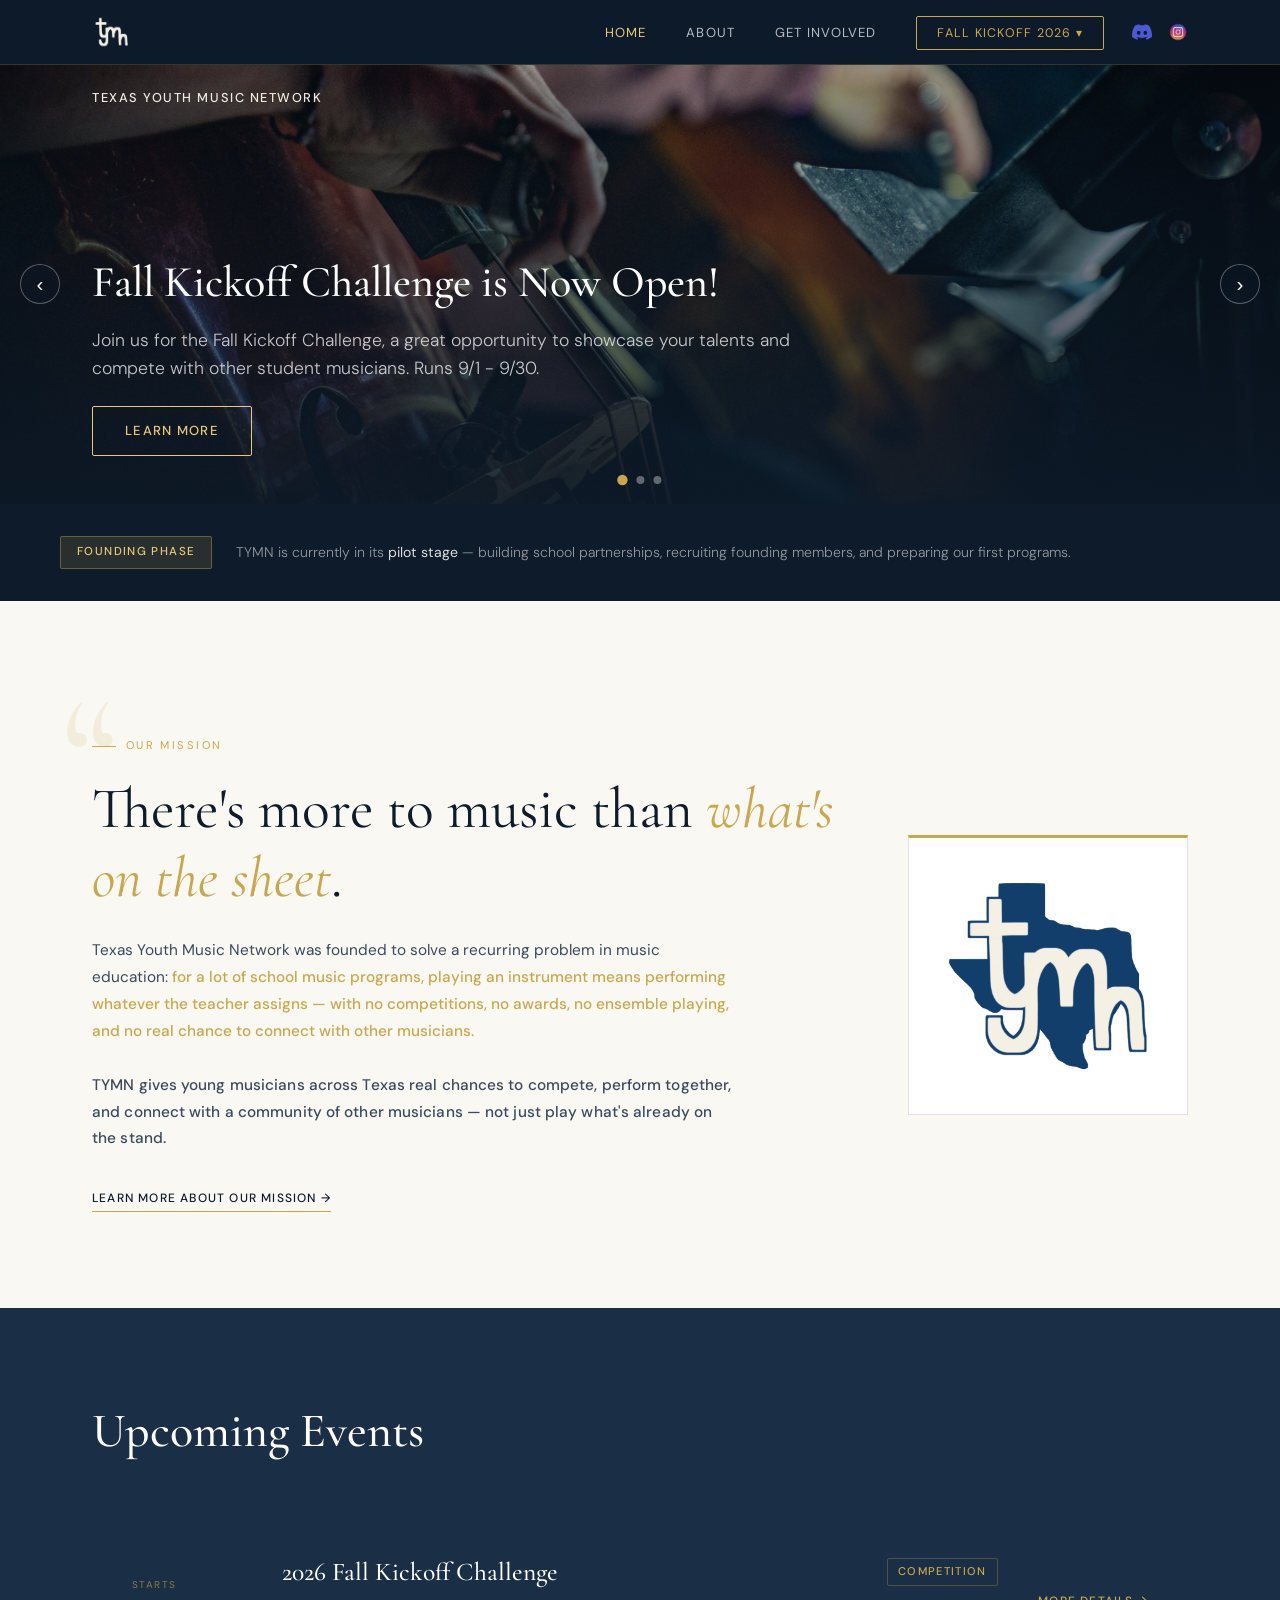
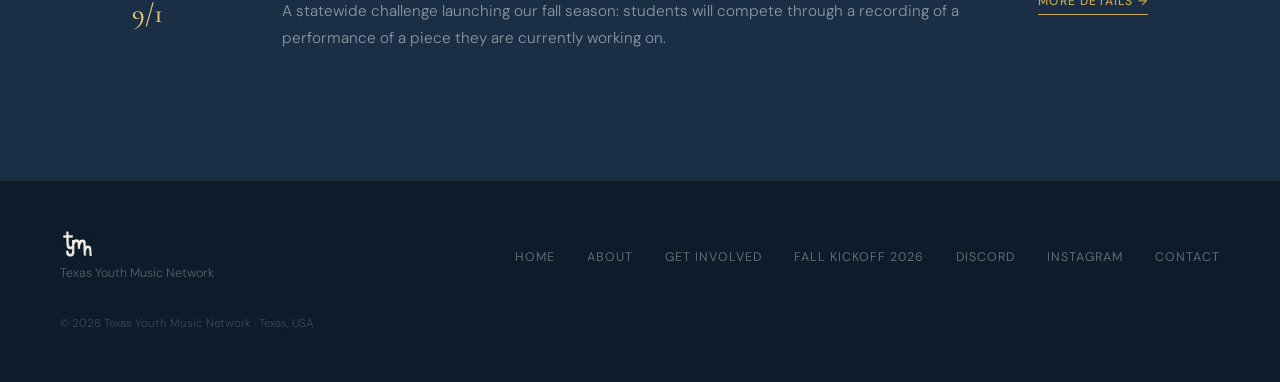
==== index.html @ 7c3f828d "Add TYMN logo branding: favicon, nav/footer wordmark, social share card, Instagram integration, home" ====
<!doctype html>
<html lang="en">
	<head>
		<meta charset="UTF-8" />
		<meta name="viewport" content="width=device-width, initial-scale=1.0" />
		<title>TYMN — Texas Youth Music Network</title>
		<meta name="description" content="Texas Youth Music Network (TYMN) connects young musicians across Texas with competitions, ensembles, and community beyond what school programs offer. The 2026 Fall Kickoff Challenge is open now." />
		<link rel="icon" type="image/png" href="/assets/favicon.png" />
		<link rel="apple-touch-icon" href="/assets/apple-touch-icon.png" />
		<meta property="og:type" content="website" />
		<meta property="og:title" content="TYMN — Texas Youth Music Network" />
		<meta
			property="og:description"
			content="Texas Youth Music Network (TYMN) connects young musicians across Texas with competitions, ensembles, and community beyond what school programs offer. The 2026 Fall Kickoff Challenge is open now."
		/>
		<meta property="og:image" content="/assets/og-card.png" />
		<meta property="og:image:width" content="1200" />
		<meta property="og:image:height" content="630" />
		<meta name="twitter:image" content="/assets/og-card.png" />
		<meta name="twitter:card" content="summary_large_image" />
		<link rel="preconnect" href="https://fonts.googleapis.com" />
		<link rel="preconnect" href="https://fonts.gstatic.com" crossorigin />
		<link
			href="https://fonts.googleapis.com/css2?family=Cormorant+Garamond:ital,wght@0,300;0,400;0,500;0,600;1,300;1,400&family=DM+Sans:ital,opsz,wght@0,9..40,300;0,9..40,400;0,9..40,500;1,9..40,300&family=Oswald:wght@500;600;700&display=swap"
			rel="stylesheet"
		/>
		<link rel="stylesheet" href="/style.css?v=13" />
	</head>

	<body>
		<div id="site-header"></div>

		<!-- ─────────── HERO ─────────── -->
		<!-- Slide content lives in slides.json. -->
		<section id="hero">
			<div class="hero-carousel" id="heroCarousel">
				<div class="hero-track"></div>

				<button class="hero-arrow prev" aria-label="Previous slide">
					‹
				</button>
				<button class="hero-arrow next" aria-label="Next slide">
					›
				</button>

				<div class="hero-dots"></div>
			</div>
		</section>

		<!-- ─────────── STATUS BANNER ─────────── -->
		<div id="status">
			<div class="status-banner">
				<span class="status-pill">Founding Phase</span>
				<p class="status-text">
					TYMN is currently in its <strong>pilot stage</strong> —
					building school partnerships, recruiting founding members,
					and preparing our first programs.
				</p>
			</div>
		</div>

		<!-- ─────────── INTRO ─────────── -->
		<section id="intro">
			<div class="section-inner">
				<div class="about-grid">
					<div>
						<div class="statement-block">
							<span class="section-label">Our Mission</span>
							<h2 class="statement-title">
								There's more to music than
								<span class="accent">what's on the sheet</span>.
							</h2>
						</div>
						<p class="intro-text">
							Texas Youth Music Network was founded to solve a
							recurring problem in music education:
							<span>
								for a lot of school music programs, playing an
								instrument means performing whatever the
								teacher assigns — with no competitions, no
								awards, no ensemble playing, and no real chance
								to connect with other musicians.
							</span>
							<br /><br /><strong>
								TYMN gives young musicians across Texas real
								chances to compete, perform together, and
								connect with a community of other musicians —
								not just play what's already on the
								stand.</strong
							>
						</p>
						<a href="/about/" class="card-btn"
							>Learn more about our mission →</a
						>
					</div>

					<div class="about-emblem">
						<img src="/assets/logo-emblem.png" alt="TYMN" />
					</div>
				</div>
			</div>
		</section>

		<!-- ─────────── GALLERY ─────────── -->
		<!-- TODO: UNCOMMENT THIS SECTION ONCE WE HAVE PHOTOS -->
		<!-- <section id="gallery">
			<div class="section-inner">
				<h2 class="section-title">Connecting Aspiring Musicians</h2>
				<div class="gallery-grid">
					<img
						src="/assets/orch1.jpg"
						class="gallery-img"
						alt="Student musicians in rehearsal"
					/>
					<div class="img-placeholder">
						<span class="img-ph-icon">♩</span>
						<span>Insert photo here</span>
					</div>
					<div class="img-placeholder">
						<span class="img-ph-icon">♪</span>
						<span>Insert photo here</span>
					</div>
					<div class="img-placeholder">
						<span class="img-ph-icon">𝄞</span>
						<span>Insert photo here</span>
					</div>
				</div>
			</div>
		</section> -->

		<!-- ─────────── PROGRAMS ─────────── -->
		<section id="programs">
			<div class="section-inner">
				<div class="programs-header">
					<div>
						<h2 class="section-title light">Upcoming Events</h2>
					</div>
					<!-- <p class="programs-intro">
						Our programs are designed to give every student musician
						access to the guidance and resources that make a real
						difference.
					</p> -->
				</div>

				<div class="programs-grid">
					<!-- Card 1 -->
					<a href="/kickoff/" class="program-anchor">
						<div class="program-card">
							<div class="program-date">
								<span class="program-date-label">Starts</span>
								<span class="program-date-value">9/1</span>
							</div>
							<div class="program-card-body">
								<div class="program-card-heading">
									<h3 class="program-title">
										2026 Fall Kickoff Challenge
									</h3>
									<span class="program-tag">Competition</span>
								</div>
								<p class="program-desc">
									A statewide challenge launching our fall
									season: students will compete through a
									recording of a performance of a piece they
									are currently working on.
								</p>
							</div>
							<div class="program-more">More Details →</div>
						</div>
					</a>
					<!-- Card 1 -->
					<!-- <div class="program-card">
						<div class="program-date">
							<span class="program-date-label">Starts</span>
							<span class="program-date-value">TBD</span>
						</div>
						<div class="program-card-body">
							<div class="program-card-heading">
								<h3 class="program-title">Upcoming Event</h3>
								<span class="program-tag future"
									>Coming Soon</span
								>
							</div>
							<p class="program-desc">Details TBD.</p>
						</div> -->
					<!-- <a href="#" class="program-more">More Details →</a>
					</div> -->
				</div>
			</div>
		</section>

		<!-- ─────────── VOLUNTEER CTA ─────────── -->
		<!-- <section id="volunteer-cta">
			<div class="section-inner">
				<h2 class="section-title light center">
					Want to help build TYMN?
				</h2>
				<p class="volunteer-cta-text">
					We're looking for student volunteers, mentors, and school
					partners to help shape TYMN from day one — no experience
					required, just a willingness to give back.
				</p>
				<a href="/involved/" class="btn-primary">Get Involved →</a>
			</div>
		</section> -->

		<div id="site-footer"></div>

		<script src="/include.js?v=10"></script>
		<script src="/script.js?v=9"></script>
	</body>
</html>
---- style.css ----
*,
*::before,
*::after {
	box-sizing: border-box;
	margin: 0;
	padding: 0;
}

:root {
	--navy: #0d1b2a;
	--navy-mid: #1a2e45;
	--navy-light: #243d57;
	--gold: #c9a84c;
	--gold-light: #e8c97a;
	--gold-pale: #f5e9c8;
	--cream: #faf8f3;
	--cream-dark: #f0ece0;
	--white: #ffffff;
	--text-dark: #0d1b2a;
	--text-mid: #3a4a5c;
	--text-muted: #6b7a8d;
	--text-light: #9aaabb;
	--border: rgba(13, 27, 42, 0.12);
	--border-gold: rgba(201, 168, 76, 0.35);
	--rank-up: #3f8f5f;
	--rank-down: #b2452f;
	--font-score: "Oswald", "DM Sans", sans-serif;
	--body-copy-size: 0.96rem;
	--body-copy-line: 1.75;
}

html {
	scroll-behavior: smooth;
}

/* Inline text links inside prose (not buttons, which have their own classes) */
p a {
	color: var(--gold);
	text-decoration-color: var(--border-gold);
}

p a:hover {
	color: var(--gold-light);
}

body {
	font-family: "DM Sans", sans-serif;
	background: var(--cream);
	color: var(--text-dark);
	line-height: 1.6;
	overflow-x: hidden;
}

/* ─── NAV ─── */
nav {
	position: fixed;
	top: 0;
	left: 0;
	right: 0;
	z-index: 100;
	background: rgba(13, 27, 42, 0.96);
	backdrop-filter: blur(12px);
	border-bottom: 1px solid rgba(201, 168, 76, 0.2);
}

.nav-inner {
	max-width: 1160px;
	margin: 0 auto;
	padding: 0 2rem;
	height: 64px;
	display: flex;
	align-items: center;
	justify-content: space-between;
}

.nav-logo {
	display: flex;
	align-items: center;
	text-decoration: none;
}

.nav-logo img {
	height: 34px;
	width: auto;
	display: block;
}

.nav-right {
	display: flex;
	align-items: center;
	gap: 1.75rem;
}

.nav-toggle {
	display: none;
	width: 40px;
	height: 40px;
	border: 1px solid rgba(201, 168, 76, 0.4);
	background: transparent;
	border-radius: 2px;
	padding: 0.6rem 0.5rem;
	cursor: pointer;
	gap: 0.25rem;
	flex-direction: column;
	justify-content: center;
	align-items: stretch;
	transition: background 0.2s;
}

.nav-toggle:hover {
	background: rgba(201, 168, 76, 0.1);
}

.nav-toggle span {
	display: block;
	height: 2px;
	background: var(--gold-light);
	transition: transform 0.2s;
}

.nav-mobile-panel {
	display: none;
}

.nav-links {
	display: flex;
	gap: 2.5rem;
	list-style: none;
	align-items: center;
}

.nav-socials {
	display: flex;
	align-items: center;
	gap: 1rem;
}

.nav-social {
	display: flex;
	align-items: center;
	opacity: 0.85;
	transition:
		opacity 0.2s,
		transform 0.2s;
}

.nav-social:hover {
	opacity: 1;
	transform: scale(1.08);
}

.nav-social-icon {
	width: 20px;
	height: 20px;
	display: block;
}

.nav-links a {
	color: rgba(255, 255, 255, 0.7);
	text-decoration: none;
	font-size: 0.82rem;
	font-weight: 400;
	letter-spacing: 0.08em;
	text-transform: uppercase;
	transition: color 0.2s;
}

.nav-links a:hover {
	color: var(--gold-light);
}

.nav-links a.active {
	color: var(--gold-light);
}

.nav-cta {
	background: transparent;
	border: 1px solid var(--gold);
	color: var(--gold) !important;
	padding: 0.5rem 1.25rem;
	border-radius: 2px;
	font-size: 0.78rem !important;
	letter-spacing: 0.1em !important;
	text-transform: uppercase;
	transition:
		background 0.2s,
		color 0.2s !important;
}

.nav-cta:hover {
	background: var(--gold) !important;
	color: var(--navy) !important;
}

.nav-dropdown {
	position: relative;
}

.nav-dropdown-menu {
	position: absolute;
	top: 100%;
	right: 0;
	margin-top: 0.65rem;
	min-width: 200px;
	list-style: none;
	background: var(--navy);
	border: 1px solid rgba(201, 168, 76, 0.25);
	padding: 0.4rem 0;
	opacity: 0;
	visibility: hidden;
	transform: translateY(-6px);
	transition:
		opacity 0.18s,
		transform 0.18s,
		visibility 0.18s;
	z-index: 200;
}

.nav-dropdown:hover .nav-dropdown-menu,
.nav-dropdown:focus-within .nav-dropdown-menu {
	opacity: 1;
	visibility: visible;
	transform: translateY(0);
}

.nav-dropdown-menu a {
	display: block;
	padding: 0.65rem 1.15rem;
	font-size: 0.76rem !important;
	font-weight: 400;
	letter-spacing: 0.06em !important;
	text-transform: uppercase;
	color: rgba(255, 255, 255, 0.75);
	text-decoration: none;
	white-space: nowrap;
}

.nav-dropdown-menu a:hover {
	color: var(--gold-light);
	background: rgba(201, 168, 76, 0.08);
}

/* ─── PAGE HEADER (non-Home pages) ─── */
.page-header {
	position: relative;
	background-image: url("assets/orch1.jpg");
	background-size: cover;
	background-position: center;
	padding-top: 100px;
	padding-bottom: 12px;
}

.page-header::before {
	content: "";
	position: absolute;
	inset: 0;
	background: linear-gradient(
		180deg,
		rgba(13, 27, 42, 0.55) 0%,
		rgba(13, 27, 42, 0.85) 100%
	);
}

.page-header .section-inner {
	position: relative;
	z-index: 2;
	padding: 5rem 2rem 3.5rem;
}

.section-inner.about {
	padding: 4rem 2rem;
}

.page-header-title {
	font-family: "Cormorant Garamond", serif;
	font-size: clamp(2.75rem, 5.5vw, 4.5rem);
	font-weight: 300;
	color: var(--white);
	line-height: 1.1;
}

.page-header-title span {
	color: var(--gold);
}

/* ─── HERO ─── */
#hero {
	background: var(--navy);
	padding-top: 64px;
}

.hero-carousel {
	position: relative;
	height: 440px;
	overflow: hidden;
}

.hero-track {
	display: flex;
	height: 100%;
	transition: transform 0.6s cubic-bezier(0.65, 0, 0.35, 1);
}

.hero-slide {
	position: relative;
	flex: 0 0 100%;
	width: 100%;
	background-size: cover;
	background-position: center;
	display: flex;
	align-items: flex-end;
}

.hero-slide::before {
	content: "";
	position: absolute;
	inset: 0;
	background: linear-gradient(
		180deg,
		rgba(13, 27, 42, 0.35) 0%,
		rgba(13, 27, 42, 0.88) 100%
	);
}

.hero-slide-kicker {
	position: absolute;
	top: 1.5rem;
	left: 0;
	right: 0;
	z-index: 2;
	max-width: 1160px;
	margin: 0 auto;
	padding: 0 2rem;
	font-size: 0.8rem;
	font-weight: 500;
	letter-spacing: 0.12em;
	text-transform: uppercase;
	color: var(--cream-dark);
}

.hero-slide-kicker span {
	color: var(--gold-light);
}

.hero-slide-content {
	position: relative;
	z-index: 2;
	max-width: 1160px;
	margin: 0 auto;
	padding: 0 2rem 3rem;
	width: 100%;
}

.hero-slide-title {
	font-family: "Cormorant Garamond", serif;
	font-size: clamp(1.8rem, 4vw, 2.75rem);
	font-weight: 500;
	color: var(--white);
	margin-bottom: 0.5rem;
}

.hero-slide-desc {
	font-size: 1.1rem;
	font-weight: 300;
	color: rgba(255, 255, 255, 0.75);
	max-width: 750px;
	line-height: 1.6;
}

.hero-arrow {
	position: absolute;
	top: 50%;
	transform: translateY(-50%);
	z-index: 3;
	width: 40px;
	height: 40px;
	border-radius: 50%;
	border: 1px solid rgba(255, 255, 255, 0.3);
	background: rgba(13, 27, 42, 0.4);
	color: var(--white);
	font-size: 1.3rem;
	line-height: 1;
	cursor: pointer;
	display: flex;
	align-items: center;
	justify-content: center;
	transition:
		border-color 0.2s,
		background 0.2s;
}

.hero-arrow:hover {
	border-color: var(--gold);
	background: rgba(13, 27, 42, 0.65);
}

.hero-arrow.prev {
	left: 1.25rem;
}

.hero-arrow.next {
	right: 1.25rem;
}

.hero-dots {
	position: absolute;
	bottom: 1.25rem;
	left: 50%;
	transform: translateX(-50%);
	z-index: 3;
	display: flex;
	gap: 0.6rem;
}

.hero-dot {
	width: 8px;
	height: 8px;
	border-radius: 50%;
	background: rgba(255, 255, 255, 0.35);
	border: none;
	padding: 0;
	cursor: pointer;
	transition:
		background 0.2s,
		transform 0.2s;
}

.hero-dot.active {
	background: var(--gold);
	transform: scale(1.3);
}

.btn-primary {
	background: var(--gold);
	border: 1px solid var(--gold);
	color: var(--navy);
	padding: 0.85rem 2rem;
	border-radius: 2px;
	font-size: 0.82rem;
	font-weight: 500;
	letter-spacing: 0.1em;
	text-transform: uppercase;
	text-decoration: none;
	transition: background 0.2s;
	cursor: pointer;
	display: inline-block;
}

.btn-primary:hover {
	background: var(--gold-light);
}

.btn-primary.is-disabled {
	background: rgba(201, 168, 76, 0.3);
	border-color: rgba(201, 168, 76, 0.3);
	color: rgba(13, 27, 42, 0.55);
	cursor: not-allowed;
	pointer-events: none;
}

.btn-sec {
	padding: 0.85rem 2rem;
	border: 1px solid var(--gold);
	color: var(--gold);
	border-radius: 2px;
	font-size: 0.82rem;
	font-weight: 500;
	letter-spacing: 0.1em;
	text-transform: uppercase;
	text-decoration: none;
	transition: background 0.2s;
	cursor: pointer;
	display: inline-block;
}

.btn-sec:hover {
	background: var(--gold-light);
	color: var(--navy);
}

.hero-slide-btn {
	margin-top: 1.5rem;
	background: transparent;
	border: 1px solid var(--gold-light);
	color: var(--gold-light);
}

.hero-slide-btn:hover {
	background: var(--gold-light);
	color: var(--navy);
}

/* ─── SECTION BASICS ─── */
section {
	position: relative;
}

.section-inner {
	max-width: 1160px;
	margin: 0 auto;
	padding: 6rem 2rem;
}

.section-label {
	font-size: 0.7rem;
	font-weight: 400;
	letter-spacing: 0.22em;
	text-transform: uppercase;
	color: var(--gold);
	margin-bottom: 1.25rem;
	display: flex;
	align-items: center;
	gap: 0.6rem;
}

.section-label::before {
	content: "";
	display: inline-block;
	width: 24px;
	height: 1px;
	background: var(--gold);
}

.section-title {
	font-family: "Cormorant Garamond", serif;
	font-size: clamp(2rem, 4vw, 3rem);
	font-weight: 500;
	line-height: 1.15;
	color: var(--navy);
	max-width: 640px;
}

.section-title.light {
	color: var(--white);
}

.section-title.center {
	margin-left: auto;
	margin-right: auto;
	text-align: center;
}

/* ─── STATUS BANNER ─── */
#status {
	background: var(--navy);
	padding: 2rem;
}

.status-banner {
	max-width: 1160px;
	margin: 0 auto;
	display: flex;
	align-items: center;
	gap: 1.5rem;
	flex-wrap: wrap;
}

.status-pill {
	background: rgba(201, 168, 76, 0.15);
	border: 1px solid rgba(201, 168, 76, 0.4);
	color: var(--gold-light);
	font-size: 0.72rem;
	font-weight: 500;
	letter-spacing: 0.12em;
	text-transform: uppercase;
	padding: 0.4rem 1rem;
	border-radius: 2px;
	white-space: nowrap;
	flex-shrink: 0;
}

.status-text {
	color: rgba(255, 255, 255, 0.55);
	font-size: 0.88rem;
	font-weight: 300;
	line-height: 1.5;
}

.status-text strong {
	color: rgba(255, 255, 255, 0.85);
	font-weight: 400;
}

/* ─── ABOUT ─── */
#about-us {
	background: var(--cream);
}

.about-grid {
	display: grid;
	gap: 4rem;
	align-items: center;
	margin-top: 2.5rem;
}

#about-us .about-body {
	max-width: 640px;
}

#mission .about-grid {
	grid-template-columns: 280px 1fr;
}

#kickoff-overview .about-grid,
#about-us .about-grid,
#intro .about-grid {
	grid-template-columns: 1fr 280px;
}

.about-emblem {
	aspect-ratio: 1 / 1;
	width: 100%;
	display: flex;
	align-items: center;
	justify-content: center;
	background: var(--white);
	border: 1px solid var(--border);
	border-top: 3px solid var(--gold);
	padding: 2.5rem;
}

.about-emblem img {
	width: 100%;
	height: 100%;
	object-fit: contain;
}

.about-media {
	aspect-ratio: 4 / 5;
	width: 100%;
}

.join-card {
	background: var(--white);
	border: 1px solid var(--border);
	border-top: 3px solid var(--gold);
	padding: 2.25rem 1.75rem;
	display: flex;
	flex-direction: column;
	align-items: center;
	gap: 0.5rem;
	text-align: center;
}

.join-card-label {
	font-size: 0.68rem;
	font-weight: 500;
	letter-spacing: 0.16em;
	text-transform: uppercase;
	color: var(--gold);
}

.join-card-date {
	font-family: "Cormorant Garamond", serif;
	font-size: 1.6rem;
	font-weight: 500;
	color: var(--navy);
	line-height: 1.25;
	margin-bottom: 0.75rem;
}

.join-card .btn-primary {
	width: 100%;
}

.about-body {
	max-width: 600px;
}

.about-body p {
	font-size: var(--body-copy-size);
	color: var(--text-mid);
	line-height: var(--body-copy-line);
	margin-bottom: 1.25rem;
	font-weight: 300;
}

.about-body p strong {
	font-weight: 600;
}

.about-body p:first-of-type {
	font-size: var(--body-copy-size);
	font-family: "DM Sans", sans-serif;
	font-weight: 500;
	color: var(--navy);
	line-height: var(--body-copy-line);
}

/* ─── MISSION ─── */
#mission {
	background: var(--cream-dark);
}

.mission-text {
	max-width: 480px;
}

.mission-statement {
	font-family: "Cormorant Garamond", serif;
	font-size: clamp(1.4rem, 2.5vw, 1.75rem);
	font-style: italic;
	font-weight: 400;
	color: var(--navy);
	line-height: 1.5;
	margin-top: 1.5rem;
	margin-bottom: 1rem;
}

.mission-sub {
	font-size: var(--body-copy-size);
	font-weight: 300;
	color: var(--text-mid);
	line-height: var(--body-copy-line);
}

/* ─── FOCUS ─── */
#focus {
	background: var(--navy);
}

.focus-grid {
	margin-top: 2.5rem;
	display: grid;
	grid-template-columns: 1fr 1fr;
	gap: 1.5px;
	background: rgba(201, 168, 76, 0.15);
}

.focus-item {
	background: var(--navy);
	padding: 2.5rem;
	display: flex;
	flex-direction: column;
	gap: 0.6rem;
}

.focus-item-label {
	font-size: 0.75rem;
	font-weight: 500;
	letter-spacing: 0.14em;
	text-transform: uppercase;
	color: var(--gold);
}

.focus-item-desc {
	font-size: var(--body-copy-size);
	color: rgba(255, 255, 255, 0.6);
	font-weight: 300;
	line-height: var(--body-copy-line);
}

/* ─── HOME: INTRO ─── */
#intro {
	background: var(--cream);
}

.intro-text {
	margin-top: 1.5rem;
	max-width: 640px;
	font-size: var(--body-copy-size);
	color: var(--text-mid);
	font-weight: 400;
	line-height: var(--body-copy-line);
	margin-bottom: 2rem;
}

.intro-text span {
	color: var(--gold);
	font-weight: 500;
}

.intro-text strong {
	font-weight: 500;
	letter-spacing: 0.1px;
}

/* ─── HOME: GALLERY ─── */
#gallery {
	background: var(--cream-dark);
}

.gallery-grid {
	display: grid;
	grid-template-columns: repeat(4, 1fr);
	gap: 1.25rem;
	margin-top: 3rem;
}

.gallery-grid > * {
	aspect-ratio: 1;
}

.gallery-img {
	width: 100%;
	height: 100%;
	object-fit: cover;
}

/* ─── HOME: VOLUNTEER CTA ─── */
#volunteer-cta {
	background: var(--navy-mid);
	text-align: center;
}

.volunteer-cta-text {
	max-width: 560px;
	margin: 0 auto 2rem;
	color: rgba(255, 255, 255, 0.6);
	font-size: var(--body-copy-size);
	font-weight: 300;
	line-height: var(--body-copy-line);
}

/* ─── PROGRAMS ─── */
#programs {
	background: var(--navy-mid);
	overflow: hidden;
}

.programs-header {
	display: flex;
	justify-content: space-between;
	align-items: flex-end;
	margin-bottom: 4rem;
	gap: 2rem;
	flex-wrap: wrap;
}

.programs-intro {
	color: rgba(255, 255, 255, 0.5);
	font-size: var(--body-copy-size);
	font-weight: 300;
	max-width: 360px;
	line-height: var(--body-copy-line);
}

.programs-grid {
	display: flex;
	flex-direction: column;
	gap: 1.5px;
	background: rgba(201, 168, 76, 0.15);
}

.program-anchor {
	color: inherit;
	text-decoration: none;
}

.program-card {
	background: var(--navy-mid);
	padding: 2rem 2.5rem;
	display: flex;
	align-items: center;
	gap: 2.5rem;
	transition: background 0.3s;
}

.program-anchor:hover .program-card {
	background: var(--navy);
}

.program-date {
	display: flex;
	flex-direction: column;
	align-items: flex-start;
	gap: 0.3rem;
	flex: 0 0 auto;
	width: 110px;
}

.program-date-label {
	font-size: 0.62rem;
	font-weight: 500;
	letter-spacing: 0.14em;
	text-transform: uppercase;
	color: rgba(201, 168, 76, 0.55);
}

.program-date-value {
	font-family: "Cormorant Garamond", serif;
	font-size: 1.7rem;
	font-weight: 500;
	color: var(--gold-light);
	line-height: 1.15;
}

.program-card-body {
	flex: 1 1 320px;
	min-width: 0;
}

.program-card-heading {
	display: flex;
	align-items: center;
	justify-content: space-between;
	gap: 1rem;
	margin-bottom: 0.6rem;
}

.program-title {
	font-family: "Cormorant Garamond", serif;
	font-size: 1.6rem;
	font-weight: 500;
	color: var(--white);
	line-height: 1.3;
}

.program-desc {
	font-size: var(--body-copy-size);
	color: rgba(255, 255, 255, 0.5);
	line-height: var(--body-copy-line);
	font-weight: 300;
}

.program-more {
	flex: 0 0 auto;
	display: inline-block;
	font-size: 0.75rem;
	font-weight: 500;
	letter-spacing: 0.1em;
	text-transform: uppercase;
	color: var(--gold);
	text-decoration: none;
	border-bottom: 1px solid var(--gold);
	padding-bottom: 0.15rem;
	white-space: nowrap;
	transition:
		color 0.2s,
		border-color 0.2s;
}

.program-more:hover {
	color: var(--gold-light);
	border-color: var(--gold-light);
}

.program-tag {
	font-size: 0.7rem;
	font-weight: 500;
	letter-spacing: 0.12em;
	text-transform: uppercase;
	color: var(--gold);
	border: 1px solid rgba(201, 168, 76, 0.3);
	padding: 0.25rem 0.65rem;
	border-radius: 2px;
	white-space: nowrap;
}

.program-tag.future {
	color: rgba(255, 255, 255, 0.3);
	border-color: rgba(255, 255, 255, 0.12);
}

/* ─── GET INVOLVED ─── */
#involved {
	background: var(--cream);
}

/* ─── STEPS (numbered) ─── */
#how-it-works {
	background: var(--cream);
}

.steps-grid {
	display: flex;
	align-items: flex-start;
	justify-content: center;
	gap: 0.5rem;
	margin-top: 3rem;
	text-align: center;
}

.step {
	flex: 1 1 220px;
	max-width: 260px;
}

.step-arrow {
	flex: 0 0 auto;
	width: 64px;
	margin-top: 32px;
}

.step-arrow svg {
	width: 100%;
	height: 20px;
	display: block;
}

.step-circle {
	width: 84px;
	height: 84px;
	border-radius: 50%;
	background: var(--gold);
	color: var(--navy);
	font-family: "Cormorant Garamond", serif;
	font-size: 2.1rem;
	font-weight: 600;
	display: flex;
	align-items: center;
	justify-content: center;
	margin: 0 auto 1.5rem;
}

.step-title {
	font-family: "Cormorant Garamond", serif;
	font-size: 1.3rem;
	font-weight: 500;
	color: var(--navy);
	margin-bottom: 0.75rem;
}

.step-desc {
	font-size: var(--body-copy-size);
	color: var(--text-mid);
	font-weight: 300;
	line-height: var(--body-copy-line);
	max-width: 260px;
	margin: 0 auto;
}

/* ─── KICKOFF CHALLENGE ─── */
#kickoff-overview {
	background: var(--cream);
}

#kickoff-timeline-section {
	background: var(--cream-dark);
}

#kickoff-judging {
	background: var(--navy);
}

.focus-grid.cols-3 {
	grid-template-columns: repeat(3, 1fr);
}

.judging-intro {
	margin-top: 0.5rem;
	margin-bottom: 2.5rem;
	color: rgba(255, 255, 255, 0.6);
	font-size: var(--body-copy-size);
	font-weight: 300;
	max-width: 640px;
	line-height: var(--body-copy-line);
}

.judging-note {
	margin-top: 2.5rem;
	padding-top: 1.75rem;
	border-top: 1px solid rgba(201, 168, 76, 0.25);
	font-size: 1.2rem;
	font-weight: 400;
	color: var(--gold-light);
	max-width: 640px;
}

#awards {
	background: var(--cream-dark);
}

.awards-grid {
	display: grid;
	grid-template-columns: repeat(2, 1fr);
	gap: 2rem;
	margin-top: 2.5rem;
}

.awards-grid .involved-bullets {
	margin-bottom: 0;
}

/* Stat grid: reusable label/value/desc cards (leaderboard points, key dates, etc.) */
.stat-grid {
	display: grid;
	grid-template-columns: repeat(auto-fit, minmax(200px, 1fr));
	gap: 1.5px;
	background: var(--border);
	margin-top: 2.5rem;
}

.stat-item {
	background: var(--white);
	padding: 2rem;
	display: flex;
	flex-direction: column;
	gap: 0.4rem;
}

.stat-label {
	font-size: 0.68rem;
	font-weight: 500;
	letter-spacing: 0.14em;
	text-transform: uppercase;
	color: var(--gold);
}

.stat-value {
	font-family: var(--font-score);
	font-size: 1.6rem;
	font-weight: 600;
	color: var(--navy);
	font-variant-numeric: tabular-nums;
}

.stat-desc {
	font-size: var(--body-copy-size);
	color: var(--text-mid);
	font-weight: 300;
	line-height: var(--body-copy-line);
}

/* ─── ENTER CTA ─── */
#enter {
	background: var(--navy-mid);
	text-align: center;
}

.cta-buttons {
	display: flex;
	justify-content: center;
	flex-wrap: wrap;
	gap: 2rem;
}

.involved-intro {
	margin-top: 0.5rem;
	margin-bottom: 3.5rem;
	font-size: var(--body-copy-size);
	color: var(--text-mid);
	max-width: 540px;
	font-weight: 300;
	line-height: var(--body-copy-line);
}

.involved-grid {
	display: grid;
	grid-template-columns: repeat(auto-fit, minmax(220px, 1fr));
	gap: 2rem;
}

.involved-card {
	background: var(--white);
	border: 1px solid var(--border);
	padding: 2.5rem 2rem;
	position: relative;
}

/* ─────────── DISCORD WIDGET ─────────── */
.discord-widget-grid {
	display: grid;
	grid-template-columns: 1fr 350px;
	gap: 3rem;
	align-items: center;
	margin-top: 3.5rem;
}

.discord-widget-copy {
	max-width: 480px;
}

.discord-widget-title {
	font-family: "Cormorant Garamond", serif;
	font-size: 1.8rem;
	font-weight: 500;
	color: var(--navy);
	margin-bottom: 0.75rem;
}

.discord-widget-desc {
	font-size: var(--body-copy-size);
	color: var(--text-mid);
	font-weight: 300;
	line-height: var(--body-copy-line);
}

.discord-widget-frame {
	width: 100%;
	max-width: 350px;
	justify-self: center;
	border: 1px solid var(--border);
	background: var(--navy);
	border-radius: 8px;
	overflow: hidden;
}

.discord-widget-frame iframe {
	display: block;
	width: 100%;
}

.involved-icon {
	width: 36px;
	height: 36px;
	margin-bottom: 1.5rem;
	color: var(--gold);
}

.involved-card-title {
	font-family: "Cormorant Garamond", serif;
	font-size: 1.3rem;
	font-weight: 500;
	color: var(--navy);
	margin-bottom: 0.75rem;
}

.involved-card-desc {
	font-size: var(--body-copy-size);
	color: var(--text-mid);
	font-weight: 300;
	line-height: var(--body-copy-line);
	margin-bottom: 1.75rem;
}

.involved-bullets {
	list-style: none;
	display: flex;
	flex-direction: column;
	gap: 0.5rem;
	margin-bottom: 2rem;
}

.involved-bullets li {
	font-size: 0.82rem;
	color: var(--text-mid);
	display: flex;
	gap: 0.5rem;
	align-items: flex-start;
	font-weight: 300;
}

.involved-bullets li::before {
	content: "–";
	color: var(--gold);
	flex-shrink: 0;
}

.inv-card-btn {
	display: inline-block;
	font-size: 0.75rem;
	font-weight: 500;
	letter-spacing: 0.1em;
	color: var(--navy);
	text-decoration: none;
	border-bottom: 1px solid var(--gold);
	padding-bottom: 0.15rem;
	transition: color 0.2s;
	overflow-wrap: anywhere;
}

.card-btn {
	display: inline-block;
	font-size: 0.75rem;
	font-weight: 500;
	letter-spacing: 0.1em;
	text-transform: uppercase;
	color: var(--navy);
	text-decoration: none;
	border-bottom: 1px solid var(--gold);
	padding-bottom: 0.15rem;
	transition: color 0.2s;
	overflow-wrap: anywhere;
}

.card-btn:hover,
.inv-card-btn:hover {
	color: var(--gold);
	border-color: var(--gold);
}

/* ─── CONTACT / JOIN ─── */
#contact {
	background: var(--cream);
}

/* ─── GET INVOLVED: WHY REACH OUT ─── */
#involved-facts {
	background: var(--navy);
}

#involved-facts .section-inner {
	padding: 3.5rem 2rem;
	text-align: center;
}

.involved-footlinks-label {
	justify-content: center;
	margin-bottom: 1rem;
}

.involved-footlinks-buttons {
	display: flex;
	flex-wrap: wrap;
	justify-content: center;
	gap: 1rem;
}

/* ─── TEAM ─── */
#team {
	background: var(--cream-dark);
}

.team-intro {
	margin-top: 0.5rem;
	font-size: var(--body-copy-size);
	color: var(--text-mid);
	font-weight: 300;
	max-width: 500px;
	line-height: var(--body-copy-line);
	margin-bottom: 3.5rem;
}

.team-grid {
	display: grid;
	grid-template-columns: repeat(auto-fit, minmax(340px, 1fr));
	gap: 2rem;
	margin-top: 2rem;
}

.team-card {
	display: grid;
	grid-template-columns: auto 1fr;
	gap: 2.5rem;
	align-items: start;
	background: var(--white);
	border: 1px solid var(--border);
	padding: 2.5rem;
}

.team-photo-block {
	display: flex;
	flex-direction: column;
	gap: 0.5rem;
	align-items: center;
}

.team-photo {
	width: 110px;
	height: 140px;
	background: var(--cream-dark);
	border: 1px solid var(--border);
	display: flex;
	align-items: center;
	justify-content: center;
	flex-direction: column;
	gap: 0.5rem;
	color: var(--text-muted);
	font-size: 0.65rem;
	letter-spacing: 0.1em;
	text-transform: uppercase;
	flex-shrink: 0;
	overflow: hidden;
}

.team-photo img {
	width: 100%;
	height: 100%;
	object-fit: cover;
	display: block;
}

.team-photo-label {
	font-size: 0.65rem;
	color: var(--text-light);
	text-align: center;
	max-width: 80px;
	line-height: 1.4;
}

.team-name {
	font-family: "Cormorant Garamond", serif;
	font-size: 1.5rem;
	font-weight: 500;
	color: var(--navy);
	margin-bottom: 0.2rem;
}

.team-role {
	font-size: 0.72rem;
	font-weight: 400;
	letter-spacing: 0.14em;
	text-transform: uppercase;
	color: var(--gold);
	margin-bottom: 1rem;
}

.team-bio {
	font-size: var(--body-copy-size);
	color: var(--text-mid);
	font-weight: 300;
	line-height: var(--body-copy-line);
}

/* ─── FAQ ─── */
#faq {
	background: var(--cream);
}

.faq-grid {
	display: grid;
	grid-template-columns: 1fr 1fr;
	gap: 2.5rem;
	margin-top: 3.5rem;
}

.faq-q {
	font-family: "Cormorant Garamond", serif;
	font-size: 1.15rem;
	font-weight: 500;
	color: var(--navy);
	margin-bottom: 0.6rem;
	line-height: 1.35;
}

.faq-a {
	font-size: var(--body-copy-size);
	color: var(--text-mid);
	font-weight: 300;
	line-height: var(--body-copy-line);
}

/* ─── FOOTER ─── */
footer {
	background: var(--navy);
	border-top: 1px solid rgba(201, 168, 76, 0.12);
	padding: 3rem 2rem;
}

.footer-inner {
	max-width: 1160px;
	margin: 0 auto;
	display: flex;
	justify-content: space-between;
	align-items: center;
	gap: 2rem;
	flex-wrap: wrap;
}

.footer-logo img {
	height: 30px;
	width: auto;
	display: block;
}

.footer-tagline {
	font-size: 0.78rem;
	color: rgba(255, 255, 255, 0.3);
	font-weight: 300;
	margin-top: 0.3rem;
}

.footer-links {
	display: flex;
	gap: 2rem;
	list-style: none;
	flex-wrap: wrap;
}

.footer-links a {
	font-size: 0.78rem;
	color: rgba(255, 255, 255, 0.35);
	text-decoration: none;
	letter-spacing: 0.08em;
	text-transform: uppercase;
	transition: color 0.2s;
}

.footer-links a:hover {
	color: var(--gold-light);
}

.footer-copy {
	font-size: 0.72rem;
	color: rgba(255, 255, 255, 0.2);
	font-weight: 300;
}

/* ─── DIVIDER ─── */
.gold-rule {
	width: 40px;
	height: 1px;
	background: var(--gold);
	margin: 2rem 0;
}

/* ─── IMAGE PLACEHOLDER UTILITY ─── */
.img-placeholder {
	background: var(--cream-dark);
	border: 1px dashed rgba(13, 27, 42, 0.2);
	display: flex;
	flex-direction: column;
	align-items: center;
	justify-content: center;
	gap: 0.6rem;
	color: var(--text-muted);
	font-size: 0.72rem;
	letter-spacing: 0.1em;
	text-transform: uppercase;
	text-align: center;
	padding: 1rem;
}

.img-placeholder.dark {
	background: rgba(255, 255, 255, 0.04);
	border-color: rgba(255, 255, 255, 0.12);
	color: rgba(255, 255, 255, 0.25);
}

.img-ph-icon {
	font-size: 1.5rem;
	opacity: 0.3;
}

/* ─── RESPONSIVE ─── */
@media (max-width: 900px) {
	#status {
		padding: 1.1rem 1rem;
	}
	.status-banner {
		gap: 0.85rem;
	}
	.status-pill {
		padding: 0.3rem 0.75rem;
	}
	.status-text {
		font-size: 0.8rem;
		line-height: 1.45;
	}

	.nav-inner {
		height: 60px;
		padding: 0 1rem;
	}
	.nav-toggle {
		display: inline-flex;
		margin-left: auto;
	}
	.nav-right {
		gap: 0;
	}
	.nav-socials {
		display: none;
	}
	.nav-mobile-panel {
		display: block;
		max-height: 0;
		overflow: hidden;
		background: var(--navy);
		border-top: 1px solid rgba(201, 168, 76, 0.2);
		transition: max-height 0.25s ease;
	}
	nav.nav-open .nav-mobile-panel {
		max-height: 80vh;
	}
	.nav-mobile-links {
		list-style: none;
		padding: 0.65rem 1rem 1rem;
		display: flex;
		flex-direction: column;
		gap: 0.25rem;
	}
	.nav-mobile-links a {
		display: block;
		padding: 0.75rem 0.5rem;
		color: rgba(255, 255, 255, 0.78);
		text-decoration: none;
		font-size: 0.82rem;
		font-weight: 400;
		letter-spacing: 0.08em;
		text-transform: uppercase;
	}
	.nav-mobile-links a.active {
		color: var(--gold-light);
	}
	.nav-mobile-links .nav-cta {
		margin-top: 0.4rem;
		display: inline-block;
		text-align: center;
	}
	.about-grid,
	#mission .about-grid,
	#kickoff-overview .about-grid,
	#about-us .about-grid,
	#intro .about-grid,
	.discord-widget-grid {
		grid-template-columns: 1fr;
		gap: 3rem;
	}
	.about-emblem {
		max-width: 220px;
		margin: 0 auto;
	}
	.discord-widget-frame {
		justify-self: stretch;
	}
	.involved-grid {
		grid-template-columns: 1fr;
	}
	.gallery-grid {
		grid-template-columns: repeat(2, 1fr);
	}
	.hero-carousel {
		height: 420px;
	}
	.hero-arrow {
		width: 34px;
		height: 34px;
	}
	.program-card {
		flex-direction: column;
		align-items: flex-start;
		gap: 1rem;
	}
	.program-card-heading {
		flex-direction: column;
		align-items: flex-start;
		gap: 0.5rem;
	}
	.program-tag {
		align-self: flex-start;
	}
	.program-date {
		flex-direction: row;
		align-items: baseline;
		gap: 0.5rem;
		width: auto;
	}
	.faq-grid {
		grid-template-columns: 1fr;
	}
	.nav-links {
		display: none;
	}
	.section-inner {
		padding: 4.5rem 1.4rem;
	}
	.page-header .section-inner {
		padding: 4rem 1.4rem 2.8rem;
	}
	.hero-slide-kicker,
	.hero-slide-content {
		padding-left: 1.4rem;
		padding-right: 1.4rem;
	}
	.hero-slide-content {
		padding-bottom: 2.4rem;
	}
	.program-card {
		padding: 1.5rem;
	}
	.footer-inner {
		align-items: flex-start;
	}
	.team-card {
		grid-template-columns: 1fr;
	}
	.team-photo-block {
		flex-direction: row;
		align-items: center;
	}
	.focus-grid,
	.focus-grid.cols-3 {
		grid-template-columns: 1fr;
	}
	.awards-grid {
		grid-template-columns: 1fr;
	}
	.steps-grid {
		flex-direction: column;
		align-items: center;
		gap: 2.5rem;
	}
	.step-arrow {
		display: none;
	}
	.step {
		max-width: 320px;
	}
}

@media (max-width: 600px) {
	.page-header {
		padding-top: 88px;
	}
	.nav-logo img {
		height: 28px;
	}
	.hero-carousel {
		height: 300px;
	}
	.hero-arrow {
		display: none;
	}
	.hero-slide-kicker {
		font-size: 0.68rem;
		top: 1rem;
	}
	.hero-slide-desc {
		display: none;
	}
	.involved-footlinks-buttons {
		gap: 0.75rem;
	}
	.footer-links {
		gap: 0.7rem 1.25rem;
	}
	.footer-links a {
		font-size: 0.72rem;
	}
	.statement-block::before {
		left: -0.7rem;
		top: -2.8rem;
		font-size: 6.6rem;
	}
	.form-row {
		grid-template-columns: 1fr;
	}
}

/* ─── LEADERBOARD ─── */
.leaderboard-list {
	background: var(--white);
	border: 1px solid var(--border);
}

.leaderboard-row {
	display: flex;
	align-items: center;
	gap: 1.5rem;
	padding: 1.1rem 1.5rem;
	border-bottom: 1px solid var(--border);
}

.leaderboard-row:last-child {
	border-bottom: none;
}

.leaderboard-row.top3 {
	border-left: 3px solid var(--gold);
}

.leaderboard-rank {
	width: 56px;
	flex-shrink: 0;
	display: flex;
	flex-direction: column;
	align-items: center;
	gap: 0.15rem;
}

.rank-num {
	font-family: var(--font-score);
	font-size: 1.5rem;
	font-weight: 600;
	color: var(--navy);
	line-height: 1;
	font-variant-numeric: tabular-nums;
}

.rank-change {
	font-family: var(--font-score);
	font-size: 0.72rem;
	font-weight: 600;
	white-space: nowrap;
	letter-spacing: 0.02em;
}

.rank-change.up {
	color: var(--rank-up);
}

.rank-change.down {
	color: var(--rank-down);
}

.rank-change.same {
	color: var(--text-light);
}

.rank-change.new {
	color: var(--gold);
	text-transform: uppercase;
	letter-spacing: 0.06em;
	font-size: 0.62rem;
}

.leaderboard-school {
	flex: 1;
	min-width: 0;
}

.leaderboard-school-name {
	font-weight: 500;
	color: var(--navy);
	font-size: 0.98rem;
	display: flex;
	align-items: center;
	gap: 0.6rem;
	flex-wrap: wrap;
}

.rank-badge.pending {
	font-size: 0.6rem;
	text-transform: uppercase;
	letter-spacing: 0.08em;
	color: var(--text-muted);
	border: 1px solid var(--border);
	padding: 0.15rem 0.5rem;
	border-radius: 2px;
	font-weight: 500;
}

.leaderboard-school-meta {
	font-size: 0.78rem;
	color: var(--text-muted);
	margin-top: 0.25rem;
	font-weight: 300;
}

.leaderboard-rp {
	text-align: right;
	display: flex;
	flex-direction: column;
	align-items: flex-end;
	gap: 0.15rem;
	min-width: 110px;
	flex-shrink: 0;
}

.rp-value {
	font-family: var(--font-score);
	font-size: 1.2rem;
	font-weight: 600;
	color: var(--gold);
	white-space: nowrap;
	font-variant-numeric: tabular-nums;
	letter-spacing: 0.01em;
}

.rp-unit {
	font-family: "DM Sans", sans-serif;
	font-size: 0.62rem;
	color: var(--text-muted);
	font-weight: 500;
	margin-left: 0.2rem;
	letter-spacing: 0.04em;
	text-transform: uppercase;
}

.rp-change {
	font-family: var(--font-score);
	font-size: 0.74rem;
	font-weight: 600;
	white-space: nowrap;
	letter-spacing: 0.01em;
}

.rp-change.up {
	color: var(--rank-up);
}

.rp-change.down {
	color: var(--rank-down);
}

.rp-change.same,
.rp-change.new {
	color: var(--text-light);
}

#leaderboard-summary {
	background: var(--navy);
}

@media (max-width: 640px) {
	.leaderboard-row {
		flex-wrap: wrap;
		gap: 0.5rem 1rem;
	}

	.leaderboard-school {
		flex: 1 1 auto;
	}

	.leaderboard-rp {
		flex: 1 0 100%;
		flex-direction: row;
		align-items: baseline;
		gap: 0.6rem;
		text-align: left;
		margin-left: calc(56px + 1rem);
		min-width: 0;
	}
}

/* ─── TEAM (about page — editorial feature layout) ─── */
.team-feature-list {
	display: flex;
	flex-direction: column;
	gap: 4.5rem;
	margin-top: 3rem;
}

.team-feature {
	display: grid;
	grid-template-columns: 280px 1fr;
	gap: 3.5rem;
	align-items: start;
}

.team-feature.reverse {
	grid-template-columns: 1fr 280px;
}

.team-feature.reverse .team-feature-media {
	order: 2;
}

.team-feature-media {
	aspect-ratio: 4 / 5;
	width: 100%;
	overflow: hidden;
	border: 1px solid var(--border);
	background: var(--cream-dark);
}

.team-feature-media img {
	width: 100%;
	height: 100%;
	object-fit: cover;
	display: block;
}

.team-feature-role {
	display: flex;
	align-items: center;
	gap: 0.6rem;
	font-size: 0.72rem;
	font-weight: 500;
	letter-spacing: 0.16em;
	text-transform: uppercase;
	color: var(--gold);
	margin-bottom: 0.6rem;
}

.team-feature-role::before {
	content: "";
	display: inline-block;
	width: 22px;
	height: 1px;
	background: var(--gold);
	flex-shrink: 0;
}

.team-feature-name {
	font-family: "Cormorant Garamond", serif;
	font-size: clamp(1.7rem, 2.6vw, 2.1rem);
	font-weight: 500;
	color: var(--navy);
	margin-bottom: 1.1rem;
}

.team-feature-bio {
	font-size: var(--body-copy-size);
	color: var(--text-mid);
	font-weight: 300;
	line-height: var(--body-copy-line);
	margin-bottom: 1.6rem;
	max-width: 560px;
}

@media (max-width: 760px) {
	.team-feature,
	.team-feature.reverse {
		grid-template-columns: 1fr;
		gap: 1.75rem;
	}

	.team-feature.reverse .team-feature-media {
		order: 0;
	}

	.team-feature-media {
		max-width: 220px;
		margin: 0 auto;
	}

	.team-feature-bio {
		max-width: none;
	}
}

/* ─── JOIN-CARD MINI LEADERBOARD (kickoff.html entry card) ─── */
.join-card-leaderboard {
	width: 100%;
	margin-top: 1.85rem;
	padding-top: 1.5rem;
	border-top: 1px solid var(--border);
	display: flex;
	flex-direction: column;
	gap: 0.85rem;
}

.join-card-leaderboard-head {
	display: flex;
	align-items: center;
	justify-content: space-between;
	gap: 0.5rem;
	font-size: 0.62rem;
	font-weight: 600;
	letter-spacing: 0.1em;
	text-transform: uppercase;
	color: var(--text-muted);
}

.mini-leaderboard {
	display: flex;
	flex-direction: column;
	gap: 0.55rem;
	width: 100%;
}

.mini-leaderboard-row {
	display: flex;
	align-items: baseline;
	gap: 0.65rem;
	width: 100%;
}

.mini-rank {
	font-family: var(--font-score);
	font-size: 0.85rem;
	font-weight: 600;
	color: var(--navy);
	width: 14px;
	flex-shrink: 0;
	font-variant-numeric: tabular-nums;
}

.mini-school {
	flex: 1;
	min-width: 0;
	font-size: 0.78rem;
	color: var(--text-mid);
	font-weight: 400;
	text-align: left;
	white-space: nowrap;
	overflow: hidden;
	text-overflow: ellipsis;
}

.mini-rp {
	font-family: var(--font-score);
	font-size: 0.85rem;
	font-weight: 600;
	color: var(--gold);
	flex-shrink: 0;
	font-variant-numeric: tabular-nums;
}

.mini-leaderboard-link {
	font-size: 0.66rem;
	font-weight: 500;
	letter-spacing: 0.08em;
	text-transform: uppercase;
	color: var(--gold);
	text-decoration: none;
	border-bottom: 1px solid var(--gold);
	padding-bottom: 0.15rem;
	align-self: flex-start;
	transition: color 0.2s;
}

.mini-leaderboard-link:hover {
	color: var(--gold-light);
	border-color: var(--gold-light);
}

.leaderboard-empty {
	padding: 3.5rem 2rem;
	text-align: center;
	color: var(--text-muted);
}

.leaderboard-empty p:first-child {
	font-family: "Cormorant Garamond", serif;
	font-size: 1.4rem;
	color: var(--navy);
	margin-bottom: 0.5rem;
}

.leaderboard-empty p:last-child {
	font-size: 0.9rem;
	font-weight: 300;
	max-width: 420px;
	margin: 0 auto;
	line-height: 1.6;
}

.mini-leaderboard-empty {
	font-size: var(--body-copy-size);
	color: var(--text-muted);
	font-weight: 300;
	line-height: var(--body-copy-line);
}

/* ─── STATEMENT HEADINGS (mission-style emphasis blocks) ─── */
.statement-block {
	position: relative;
	:root {
		--body-copy-size: 0.9rem;
	}

	max-width: 820px;
	margin-bottom: 1rem;
}

.statement-block::before {
	content: "\201C";
	position: absolute;
	top: -4.2rem;
	left: -2rem;
	font-family: "Cormorant Garamond", serif;
	font-size: 11rem;
	line-height: 1;
	color: var(--gold);
	opacity: 0.14;
	pointer-events: none;
	user-select: none;
	z-index: 0;
}

.statement-block > * {
	position: relative;
	z-index: 1;
}

.statement-title {
	font-family: "Cormorant Garamond", serif;
	font-size: clamp(2.2rem, 5vw, 3.6rem);
	font-weight: 400;
	line-height: 1.2;
	color: var(--navy);
}

.statement-title.light {
	color: var(--white);
}

.statement-title .accent {
	color: var(--gold);
	font-style: italic;
}

.statement-title.light .accent {
	color: var(--gold-light);
}
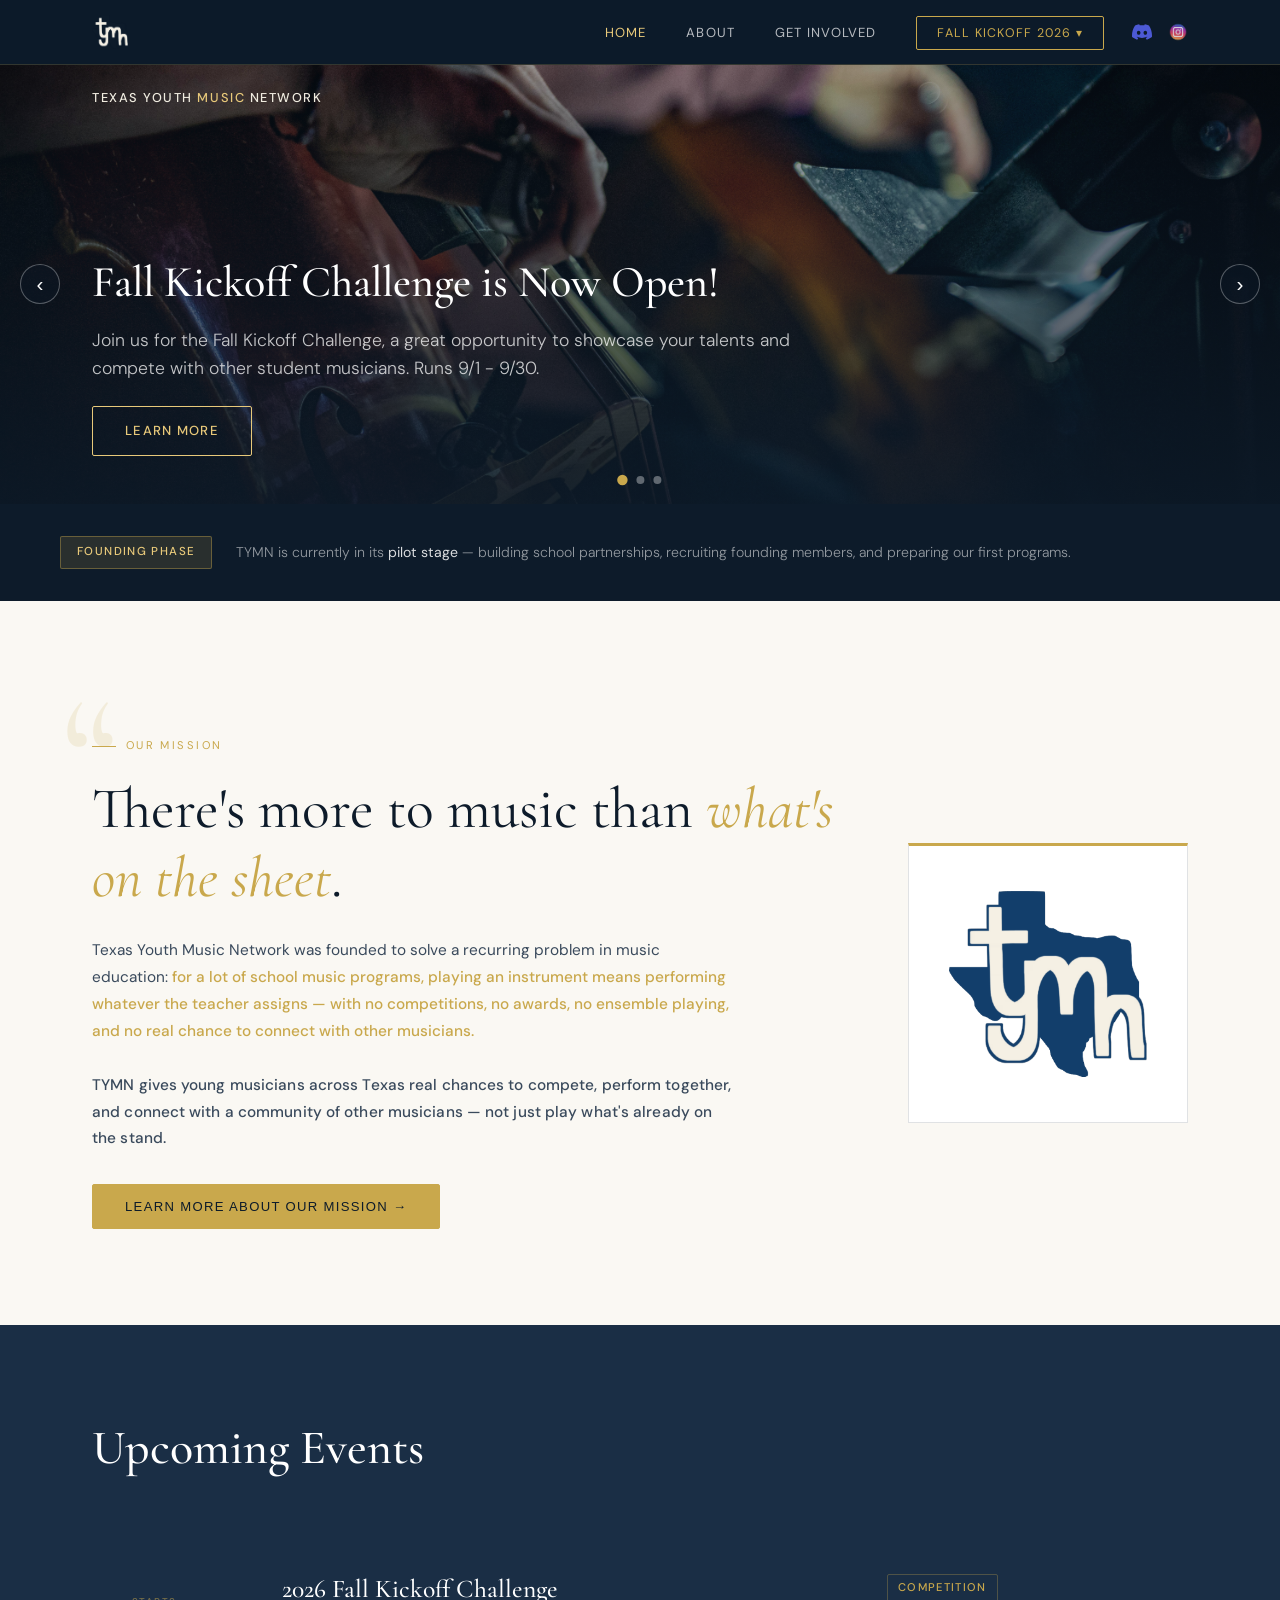
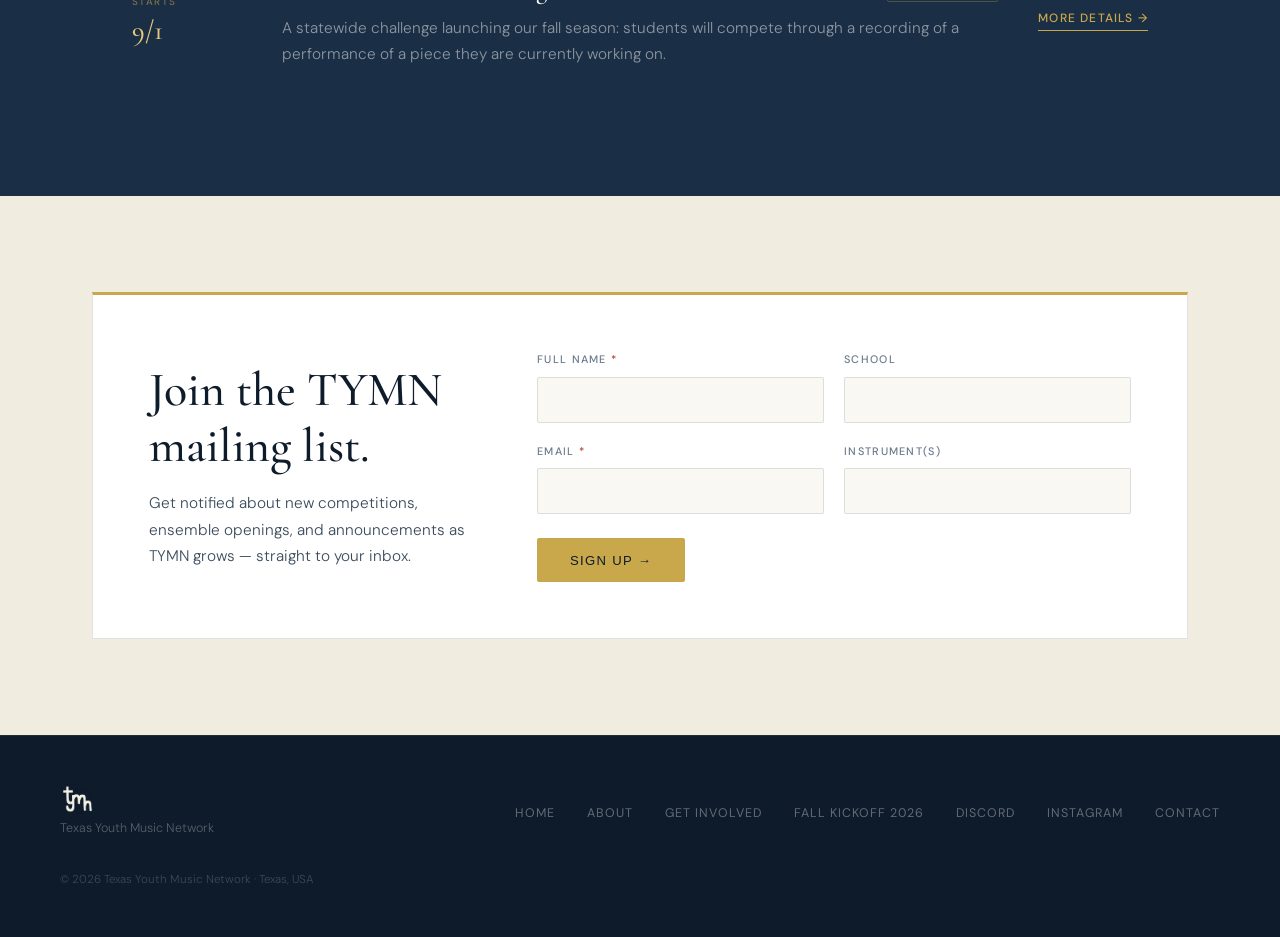
==== commit a03c51cc: "Merge branch 'main' of https://github.com/texasyouthmusicnetwork/tymn" ====
--- a/index.html
+++ b/index.html
@@ -24,7 +24,7 @@
 			href="https://fonts.googleapis.com/css2?family=Cormorant+Garamond:ital,wght@0,300;0,400;0,500;0,600;1,300;1,400&family=DM+Sans:ital,opsz,wght@0,9..40,300;0,9..40,400;0,9..40,500;1,9..40,300&family=Oswald:wght@500;600;700&display=swap"
 			rel="stylesheet"
 		/>
-		<link rel="stylesheet" href="/style.css?v=13" />
+		<link rel="stylesheet" href="/style.css?v=17" />
 	</head>
 
 	<body>
@@ -89,9 +89,14 @@
 								stand.</strong
 							>
 						</p>
-						<a href="/about/" class="card-btn"
-							>Learn more about our mission →</a
-						>
+						<div>
+							<button
+								class="btn-primary"
+								onclick="window.location.href = '/about/'"
+							>
+								Learn more about our mission →
+							</button>
+						</div>
 					</div>
 
 					<div class="about-emblem">
@@ -203,9 +208,101 @@
 			</div>
 		</section> -->
 
+		<!-- ─────────── MAILING LIST ─────────── -->
+		<section id="mailing-list">
+			<div class="section-inner">
+				<div class="mailing-list-card">
+					<div class="mailing-list-copy">
+						<h2 class="section-title">
+							Join the TYMN mailing list.
+						</h2>
+						<p class="mailing-list-text">
+							Get notified about new competitions, ensemble
+							openings, and announcements as TYMN grows — straight
+							to your inbox.
+						</p>
+					</div>
+
+					<form
+						class="mailing-list-form"
+						id="mailingListForm"
+						action="https://docs.google.com/forms/d/e/1FAIpQLSdZE3RFC2TyJrdHUKHZVBVcAlbkI6S2A9dlGTyivZjVvjGOZQ/formResponse"
+						method="POST"
+						target="mailing-list-frame"
+					>
+						<div class="form-row">
+							<div class="form-field">
+								<label for="ml-name"
+									>Full Name
+									<span class="required-mark">*</span></label
+								>
+								<input
+									type="text"
+									id="ml-name"
+									name="entry.63074683"
+									autocomplete="name"
+									required
+								/>
+							</div>
+							<div class="form-field">
+								<label for="ml-school">School</label>
+								<input
+									type="text"
+									id="ml-school"
+									name="entry.1855856741"
+									autocomplete="organization"
+								/>
+							</div>
+							<div class="form-field">
+								<label for="ml-email"
+									>Email
+									<span class="required-mark">*</span></label
+								>
+								<input
+									type="email"
+									id="ml-email"
+									name="entry.72572385"
+									autocomplete="email"
+									required
+								/>
+							</div>
+							<div class="form-field">
+								<label for="ml-instrument">Instrument(s)</label>
+								<input
+									type="text"
+									id="ml-instrument"
+									name="entry.174704609"
+								/>
+							</div>
+						</div>
+						<div class="mailing-list-form-footer">
+							<button
+								type="submit"
+								class="btn-primary mailing-list-submit"
+							>
+								Sign Up →
+							</button>
+							<p
+								class="mailing-list-status"
+								id="mailingListStatus"
+								role="status"
+								aria-live="polite"
+							></p>
+						</div>
+					</form>
+					<iframe
+						name="mailing-list-frame"
+						id="mailingListFrame"
+						class="mailing-list-frame"
+						title="mailing list submission"
+					></iframe>
+				</div>
+			</div>
+		</section>
+
 		<div id="site-footer"></div>
 
 		<script src="/include.js?v=10"></script>
-		<script src="/script.js?v=9"></script>
+		<script src="/script.js?v=11"></script>
 	</body>
 </html>
--- a/style.css
+++ b/style.css
@@ -952,6 +952,92 @@
 	border-color: rgba(255, 255, 255, 0.12);
 }
 
+/* ─── MAILING LIST ─── */
+#mailing-list {
+	background: var(--cream-dark);
+}
+
+.mailing-list-card {
+	background: var(--white);
+	border: 1px solid var(--border);
+	border-top: 3px solid var(--gold);
+	padding: 3.5rem;
+	display: grid;
+	grid-template-columns: 340px 1fr;
+	gap: 3rem;
+	align-items: center;
+}
+
+.mailing-list-text {
+	margin-top: 1rem;
+	font-size: var(--body-copy-size);
+	color: var(--text-mid);
+	font-weight: 300;
+	line-height: var(--body-copy-line);
+}
+
+.mailing-list-form {
+	display: flex;
+	flex-direction: column;
+	gap: 1.5rem;
+}
+
+.form-row {
+	display: grid;
+	grid-template-columns: repeat(2, 1fr);
+	gap: 1.25rem;
+}
+
+.form-field {
+	display: flex;
+	flex-direction: column;
+	gap: 0.5rem;
+}
+
+.form-field label {
+	font-size: 0.68rem;
+	font-weight: 500;
+	letter-spacing: 0.12em;
+	text-transform: uppercase;
+	color: var(--text-muted);
+}
+
+.required-mark {
+	color: var(--rank-down);
+}
+
+.form-field input {
+	font-family: "DM Sans", sans-serif;
+	font-size: 0.92rem;
+	color: var(--text-dark);
+	background: var(--cream);
+	border: 1px solid var(--border);
+	border-radius: 2px;
+	padding: 0.75rem 0.9rem;
+	transition: border-color 0.2s;
+}
+
+.form-field input:focus {
+	outline: none;
+	border-color: var(--gold);
+}
+
+.mailing-list-form-footer {
+	display: flex;
+	align-items: center;
+	gap: 1.5rem;
+}
+
+.mailing-list-status {
+	font-size: 0.85rem;
+	color: var(--gold);
+	font-weight: 500;
+}
+
+.mailing-list-frame {
+	display: none;
+}
+
 /* ─── GET INVOLVED ─── */
 #involved {
 	background: var(--cream);
@@ -1198,6 +1284,22 @@
 	color: var(--gold);
 }
 
+.social-icons-row {
+	display: flex;
+	gap: 0.75rem;
+	margin-bottom: 1.5rem;
+}
+
+.social-icons-row .involved-icon {
+	margin-bottom: 0;
+}
+
+.social-links {
+	display: flex;
+	flex-direction: column;
+	gap: 0.6rem;
+}
+
 .involved-card-title {
 	font-family: "Cormorant Garamond", serif;
 	font-size: 1.3rem;
@@ -1584,13 +1686,22 @@
 	#kickoff-overview .about-grid,
 	#about-us .about-grid,
 	#intro .about-grid,
-	.discord-widget-grid {
+	.discord-widget-grid,
+	.mailing-list-card {
 		grid-template-columns: 1fr;
 		gap: 3rem;
 	}
 	.about-emblem {
 		max-width: 220px;
 		margin: 0 auto;
+	}
+	.form-row {
+		grid-template-columns: 1fr;
+	}
+	.mailing-list-form-footer {
+		flex-direction: column;
+		align-items: flex-start;
+		gap: 0.75rem;
 	}
 	.discord-widget-frame {
 		justify-self: stretch;
@@ -1713,9 +1824,6 @@
 		left: -0.7rem;
 		top: -2.8rem;
 		font-size: 6.6rem;
-	}
-	.form-row {
-		grid-template-columns: 1fr;
 	}
 }
 
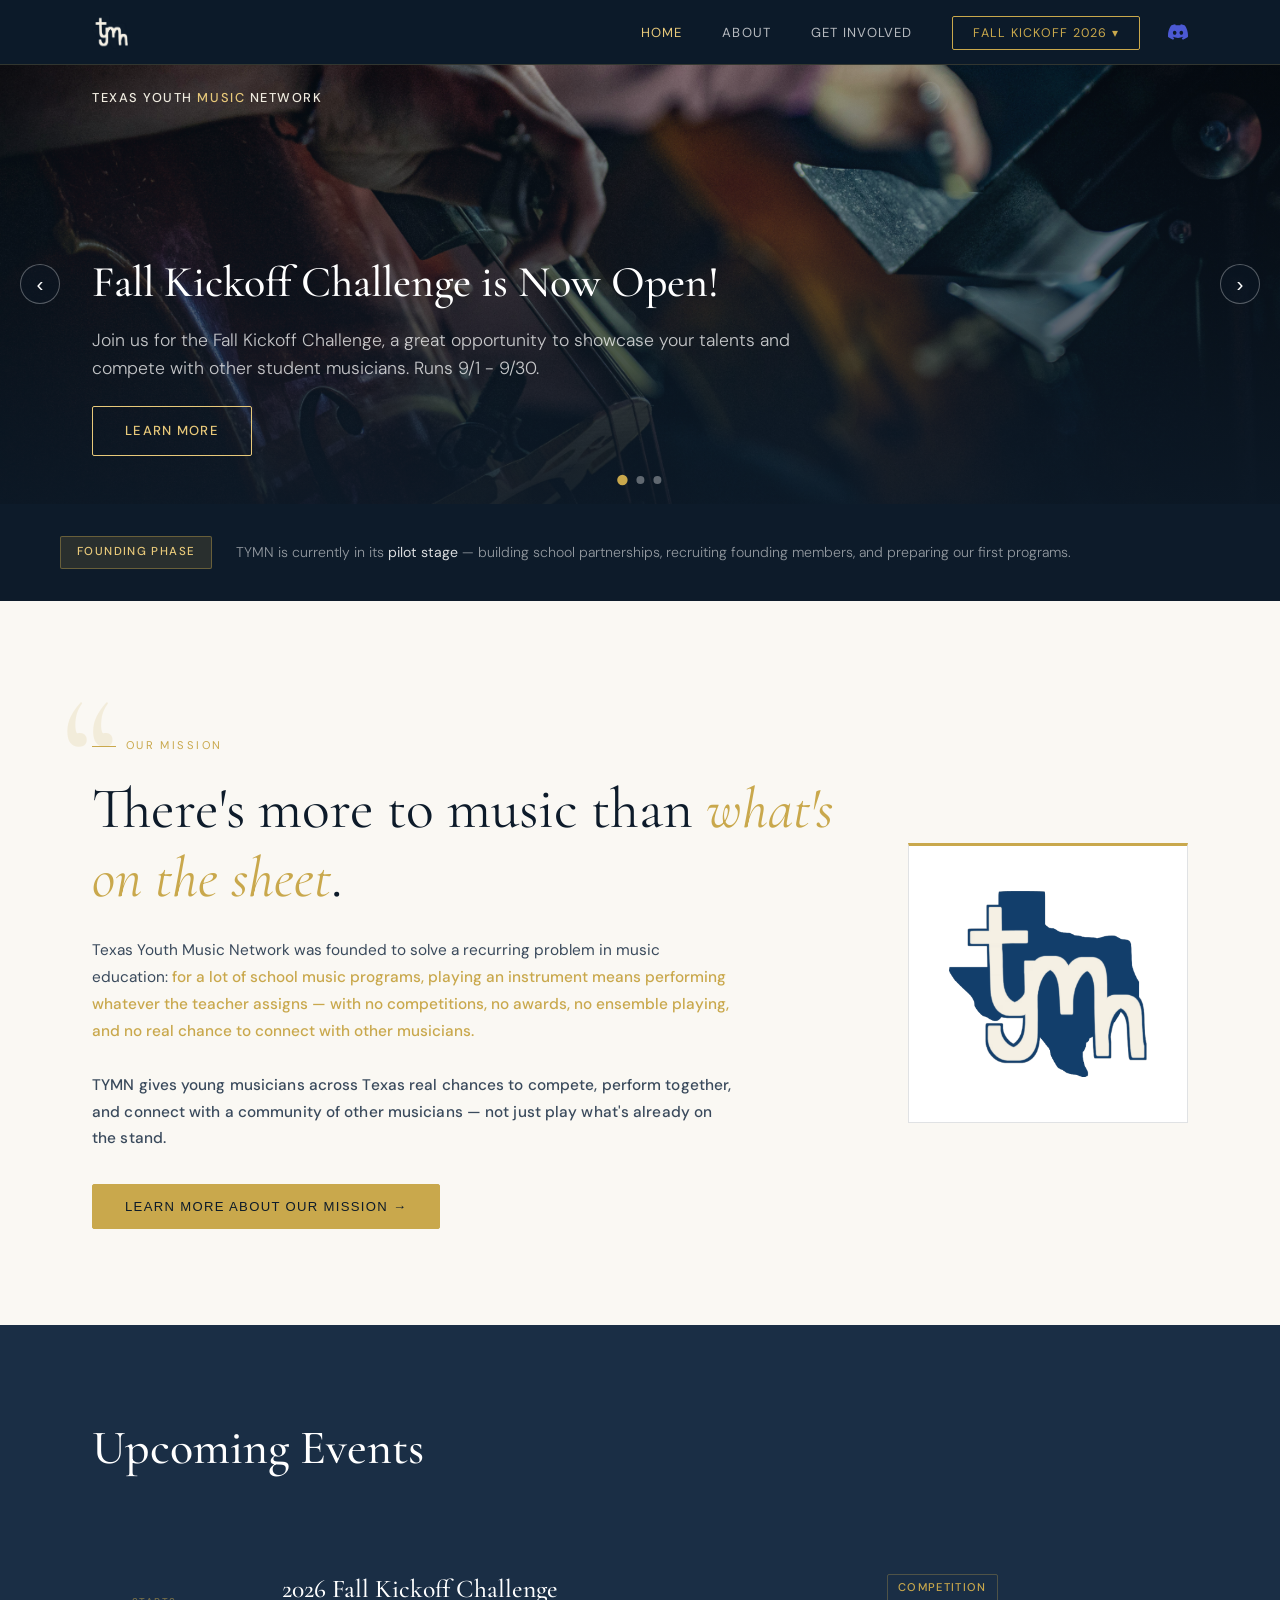
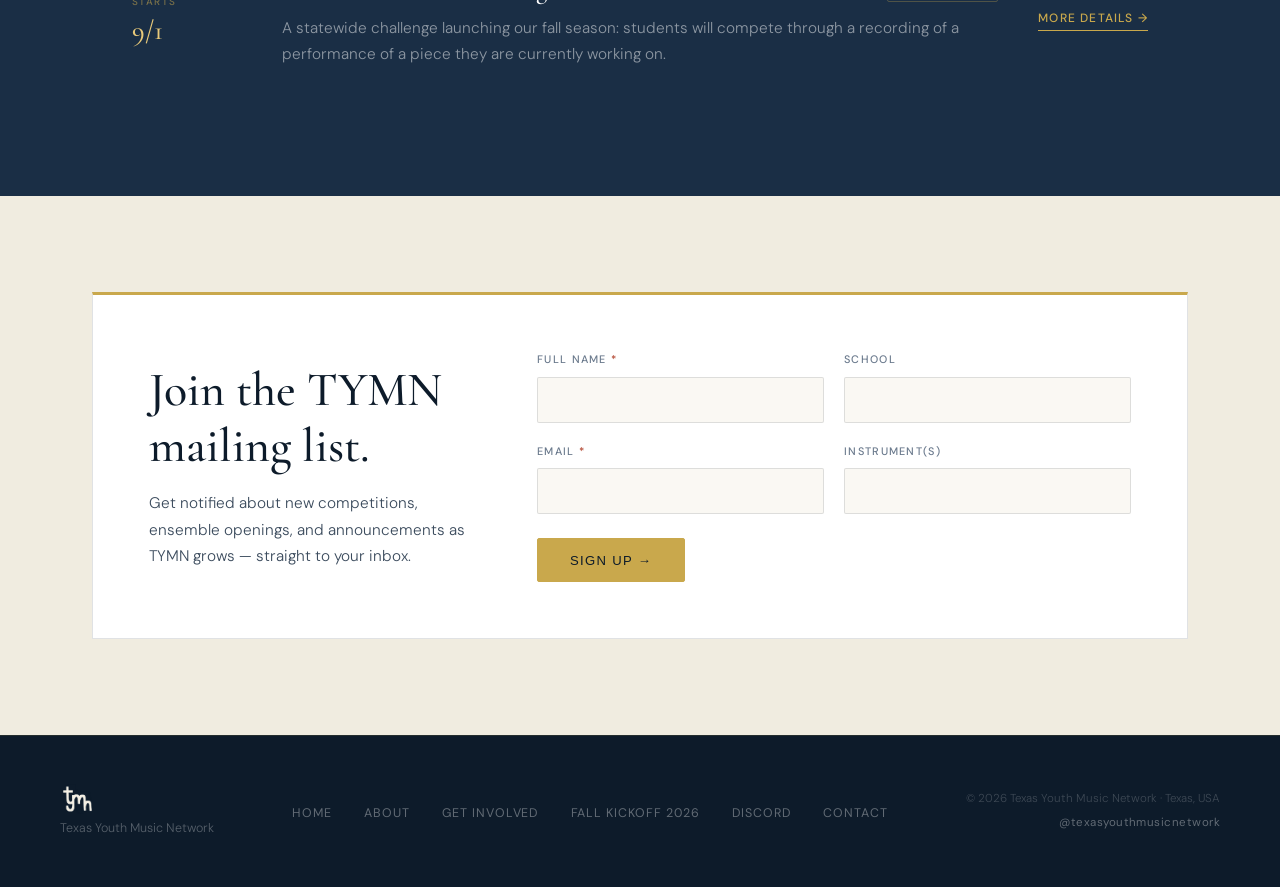
==== commit 13b43250: "Simplify Instagram presence to a footer mention, matching Generations2Gether's style Removed the nav" ====
--- a/index.html
+++ b/index.html
@@ -24,7 +24,7 @@
 			href="https://fonts.googleapis.com/css2?family=Cormorant+Garamond:ital,wght@0,300;0,400;0,500;0,600;1,300;1,400&family=DM+Sans:ital,opsz,wght@0,9..40,300;0,9..40,400;0,9..40,500;1,9..40,300&family=Oswald:wght@500;600;700&display=swap"
 			rel="stylesheet"
 		/>
-		<link rel="stylesheet" href="/style.css?v=17" />
+		<link rel="stylesheet" href="/style.css?v=18" />
 	</head>
 
 	<body>
@@ -302,7 +302,7 @@
 
 		<div id="site-footer"></div>
 
-		<script src="/include.js?v=10"></script>
+		<script src="/include.js?v=11"></script>
 		<script src="/script.js?v=11"></script>
 	</body>
 </html>
--- a/style.css
+++ b/style.css
@@ -1284,22 +1284,6 @@
 	color: var(--gold);
 }
 
-.social-icons-row {
-	display: flex;
-	gap: 0.75rem;
-	margin-bottom: 1.5rem;
-}
-
-.social-icons-row .involved-icon {
-	margin-bottom: 0;
-}
-
-.social-links {
-	display: flex;
-	flex-direction: column;
-	gap: 0.6rem;
-}
-
 .involved-card-title {
 	font-family: "Cormorant Garamond", serif;
 	font-size: 1.3rem;
@@ -1577,6 +1561,25 @@
 	font-size: 0.72rem;
 	color: rgba(255, 255, 255, 0.2);
 	font-weight: 300;
+}
+
+.footer-bottom {
+	display: flex;
+	flex-direction: column;
+	align-items: flex-end;
+	gap: 0.35rem;
+}
+
+.footer-instagram {
+	font-size: 0.72rem;
+	color: rgba(255, 255, 255, 0.35);
+	text-decoration: none;
+	letter-spacing: 0.04em;
+	transition: color 0.2s;
+}
+
+.footer-instagram:hover {
+	color: var(--gold-light);
 }
 
 /* ─── DIVIDER ─── */
@@ -1819,6 +1822,9 @@
 	}
 	.footer-links a {
 		font-size: 0.72rem;
+	}
+	.footer-bottom {
+		align-items: flex-start;
 	}
 	.statement-block::before {
 		left: -0.7rem;
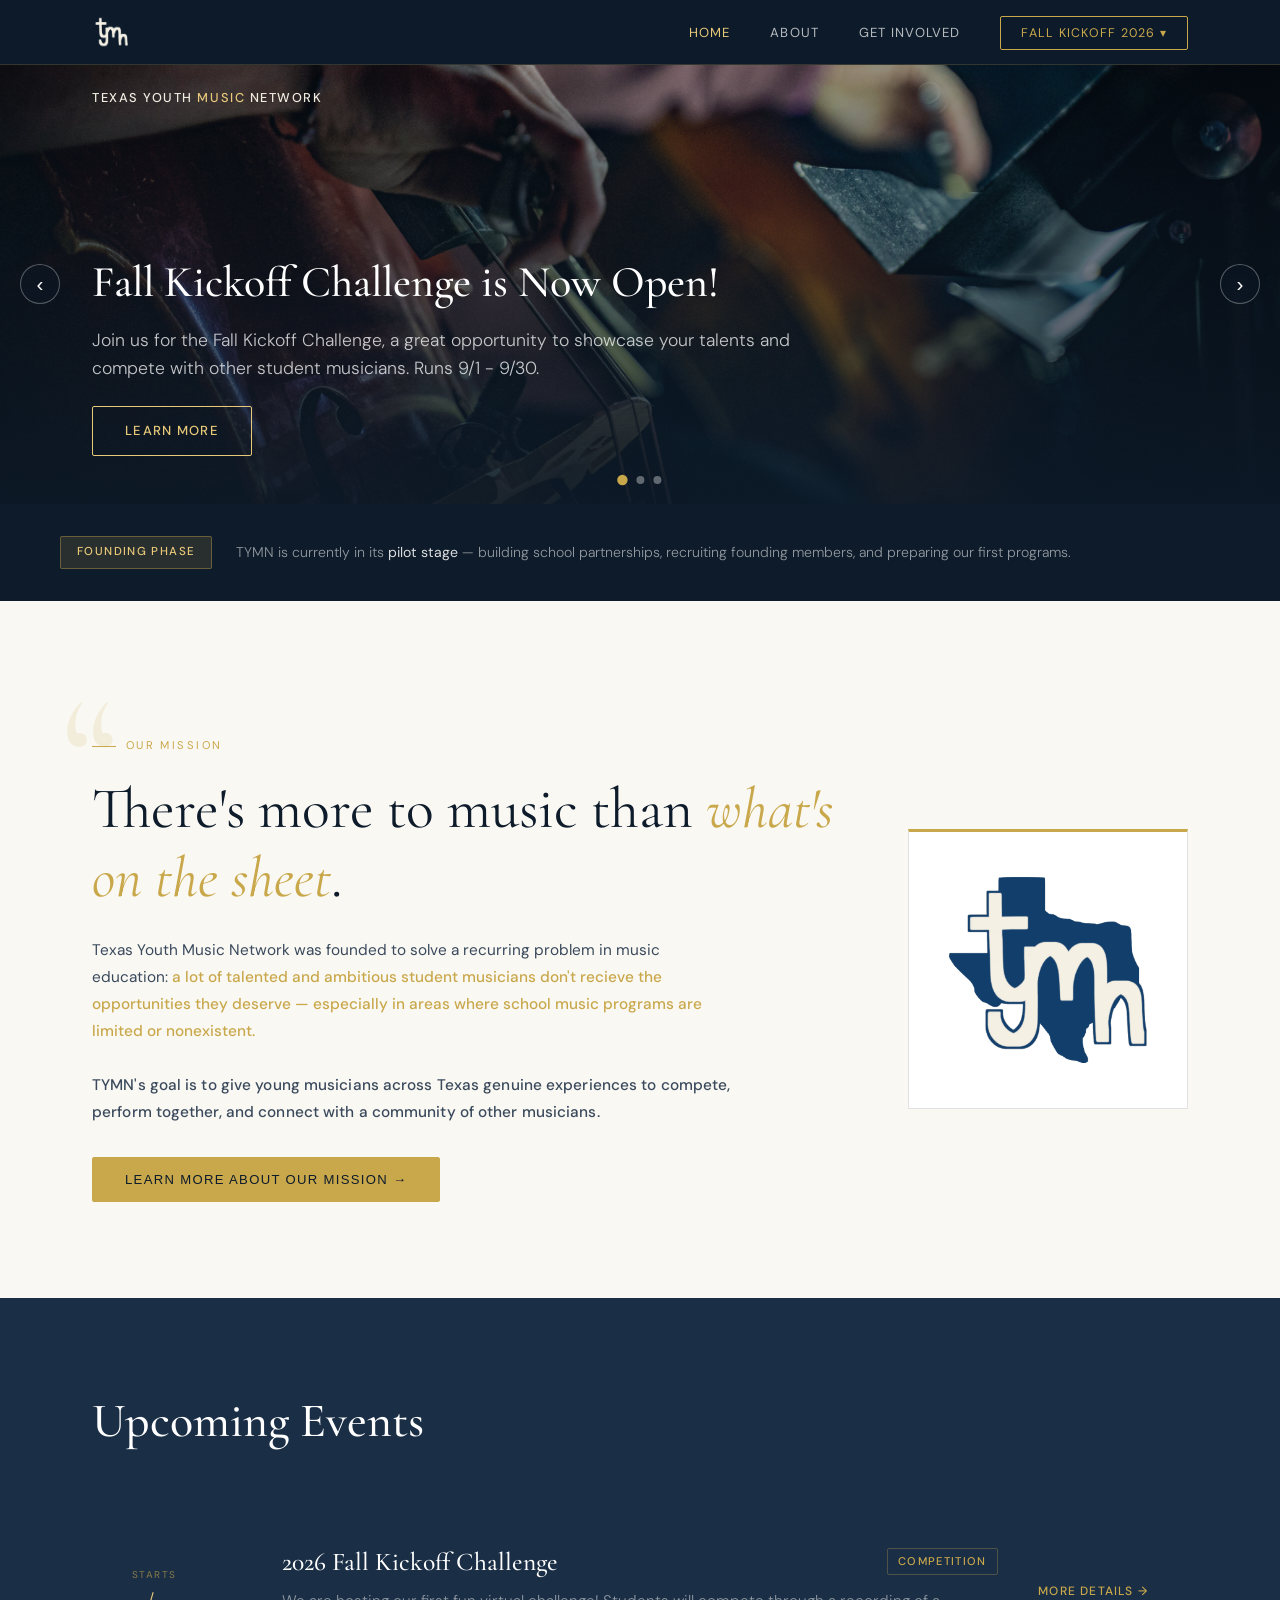
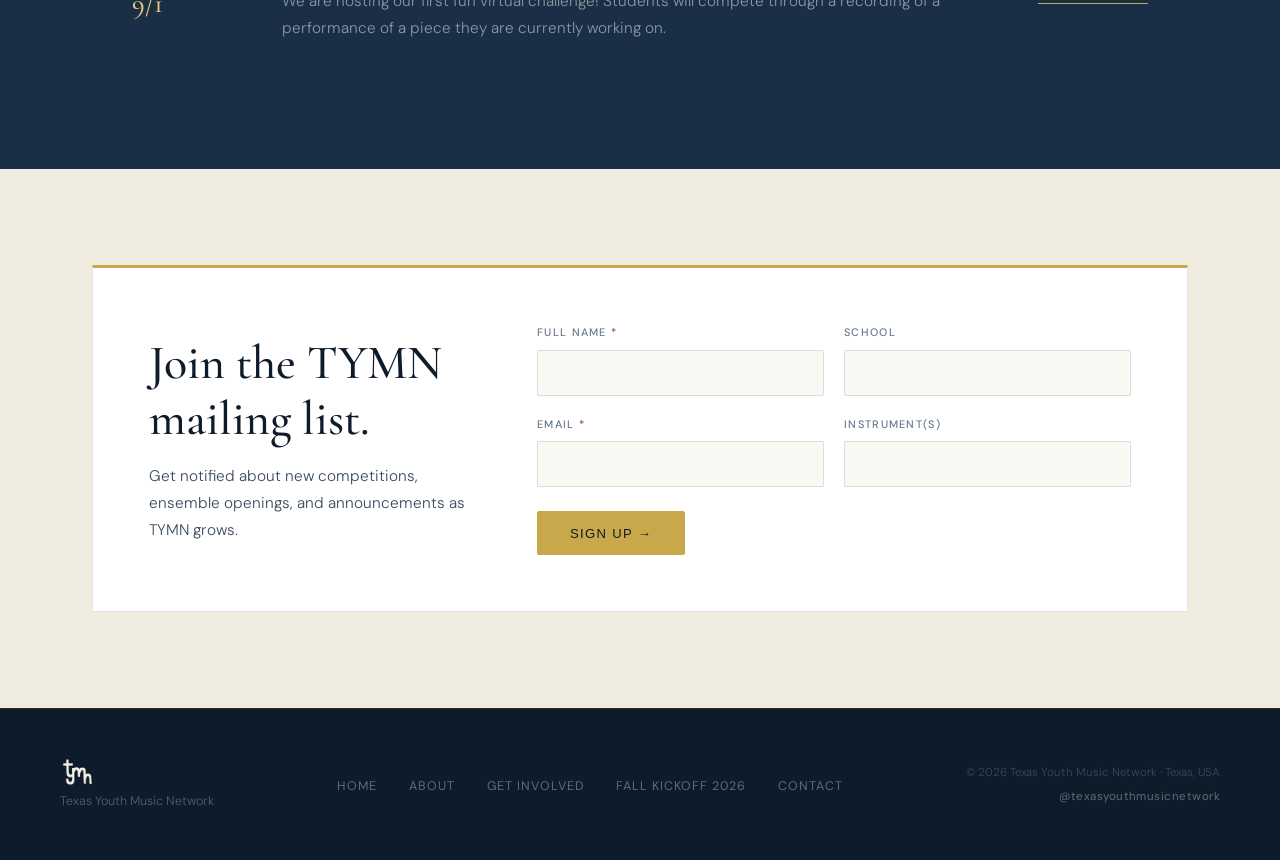
==== commit c19a8876: "stuff" ====
--- a/index.html
+++ b/index.html
@@ -24,7 +24,7 @@
 			href="https://fonts.googleapis.com/css2?family=Cormorant+Garamond:ital,wght@0,300;0,400;0,500;0,600;1,300;1,400&family=DM+Sans:ital,opsz,wght@0,9..40,300;0,9..40,400;0,9..40,500;1,9..40,300&family=Oswald:wght@500;600;700&display=swap"
 			rel="stylesheet"
 		/>
-		<link rel="stylesheet" href="/style.css?v=18" />
+		<link rel="stylesheet" href="/style.css?v=20" />
 	</head>
 
 	<body>
@@ -75,18 +75,14 @@
 							Texas Youth Music Network was founded to solve a
 							recurring problem in music education:
 							<span>
-								for a lot of school music programs, playing an
-								instrument means performing whatever the
-								teacher assigns — with no competitions, no
-								awards, no ensemble playing, and no real chance
-								to connect with other musicians.
+								a lot of talented and ambitious student musicians don't recieve the opportunities they deserve
+								— especially in areas where school music programs are limited or nonexistent.
 							</span>
 							<br /><br /><strong>
-								TYMN gives young musicians across Texas real
-								chances to compete, perform together, and
-								connect with a community of other musicians —
-								not just play what's already on the
-								stand.</strong
+								TYMN's goal is to give young musicians across Texas genuine experiences
+								 to compete, perform together, and
+								connect with a community of other musicians.
+								</strong
 							>
 						</p>
 						<div>
@@ -163,8 +159,7 @@
 									<span class="program-tag">Competition</span>
 								</div>
 								<p class="program-desc">
-									A statewide challenge launching our fall
-									season: students will compete through a
+									We are hosting our first fun virtual challenge! Students will compete through a
 									recording of a performance of a piece they
 									are currently working on.
 								</p>
@@ -218,8 +213,7 @@
 						</h2>
 						<p class="mailing-list-text">
 							Get notified about new competitions, ensemble
-							openings, and announcements as TYMN grows — straight
-							to your inbox.
+							openings, and announcements as TYMN grows.
 						</p>
 					</div>
 
@@ -302,7 +296,7 @@
 
 		<div id="site-footer"></div>
 
-		<script src="/include.js?v=11"></script>
+		<script src="/include.js?v=12"></script>
 		<script src="/script.js?v=11"></script>
 	</body>
 </html>
--- a/style.css
+++ b/style.css
@@ -1234,49 +1234,6 @@
 	position: relative;
 }
 
-/* ─────────── DISCORD WIDGET ─────────── */
-.discord-widget-grid {
-	display: grid;
-	grid-template-columns: 1fr 350px;
-	gap: 3rem;
-	align-items: center;
-	margin-top: 3.5rem;
-}
-
-.discord-widget-copy {
-	max-width: 480px;
-}
-
-.discord-widget-title {
-	font-family: "Cormorant Garamond", serif;
-	font-size: 1.8rem;
-	font-weight: 500;
-	color: var(--navy);
-	margin-bottom: 0.75rem;
-}
-
-.discord-widget-desc {
-	font-size: var(--body-copy-size);
-	color: var(--text-mid);
-	font-weight: 300;
-	line-height: var(--body-copy-line);
-}
-
-.discord-widget-frame {
-	width: 100%;
-	max-width: 350px;
-	justify-self: center;
-	border: 1px solid var(--border);
-	background: var(--navy);
-	border-radius: 8px;
-	overflow: hidden;
-}
-
-.discord-widget-frame iframe {
-	display: block;
-	width: 100%;
-}
-
 .involved-icon {
 	width: 36px;
 	height: 36px;
@@ -1298,6 +1255,39 @@
 	font-weight: 300;
 	line-height: var(--body-copy-line);
 	margin-bottom: 1.75rem;
+}
+
+.social-rows {
+	display: flex;
+	flex-direction: column;
+	gap: 1rem;
+}
+
+.social-row {
+	display: flex;
+	align-items: center;
+	gap: 0.85rem;
+	color: var(--navy);
+	text-decoration: none;
+	transition: color 0.2s;
+}
+
+.social-row:hover {
+	color: var(--gold);
+}
+
+.social-row-icon {
+	width: 22px;
+	height: 22px;
+	flex-shrink: 0;
+	color: var(--gold);
+}
+
+.social-row span {
+	font-size: 0.85rem;
+	font-weight: 500;
+	letter-spacing: 0.02em;
+	overflow-wrap: anywhere;
 }
 
 .involved-bullets {
@@ -1689,7 +1679,6 @@
 	#kickoff-overview .about-grid,
 	#about-us .about-grid,
 	#intro .about-grid,
-	.discord-widget-grid,
 	.mailing-list-card {
 		grid-template-columns: 1fr;
 		gap: 3rem;
@@ -1705,9 +1694,6 @@
 		flex-direction: column;
 		align-items: flex-start;
 		gap: 0.75rem;
-	}
-	.discord-widget-frame {
-		justify-self: stretch;
 	}
 	.involved-grid {
 		grid-template-columns: 1fr;
@@ -2082,7 +2068,7 @@
 	font-weight: 300;
 	line-height: var(--body-copy-line);
 	margin-bottom: 1.6rem;
-	max-width: 560px;
+	max-width: 640px;
 }
 
 @media (max-width: 760px) {
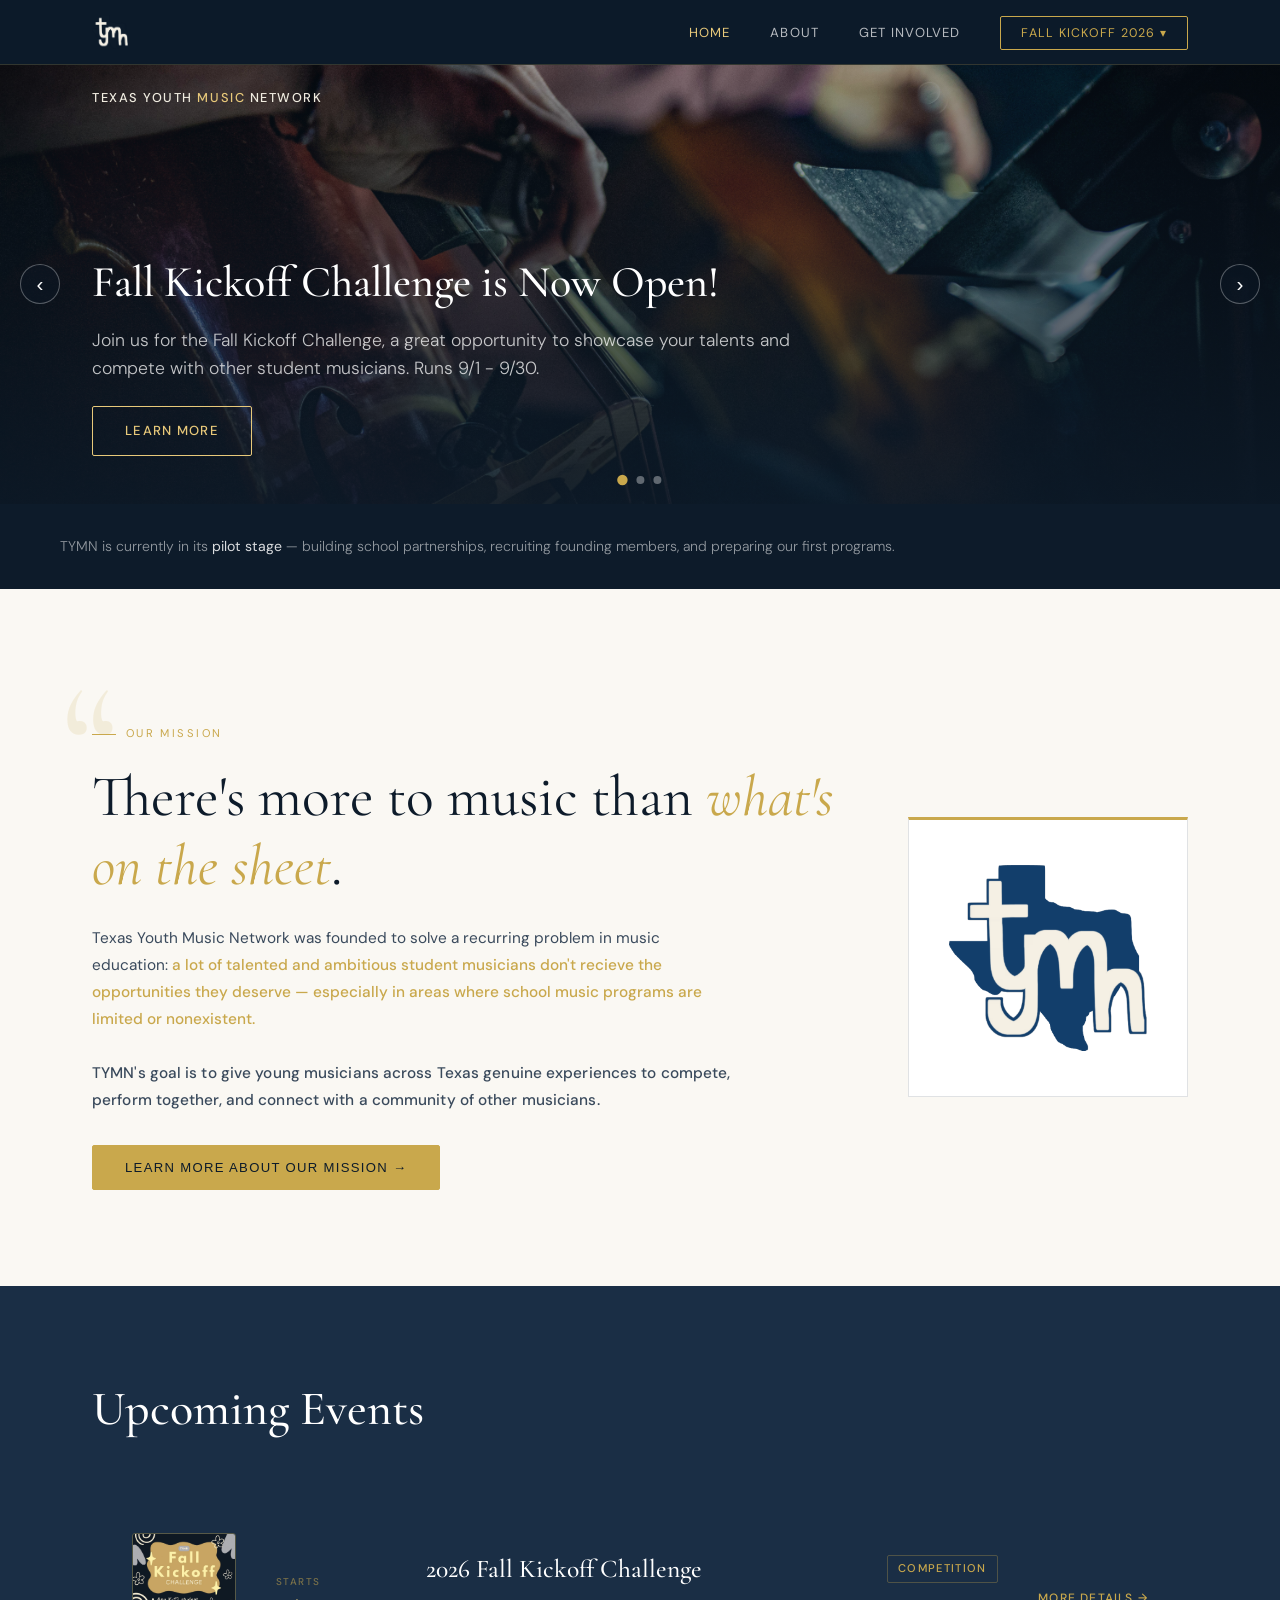
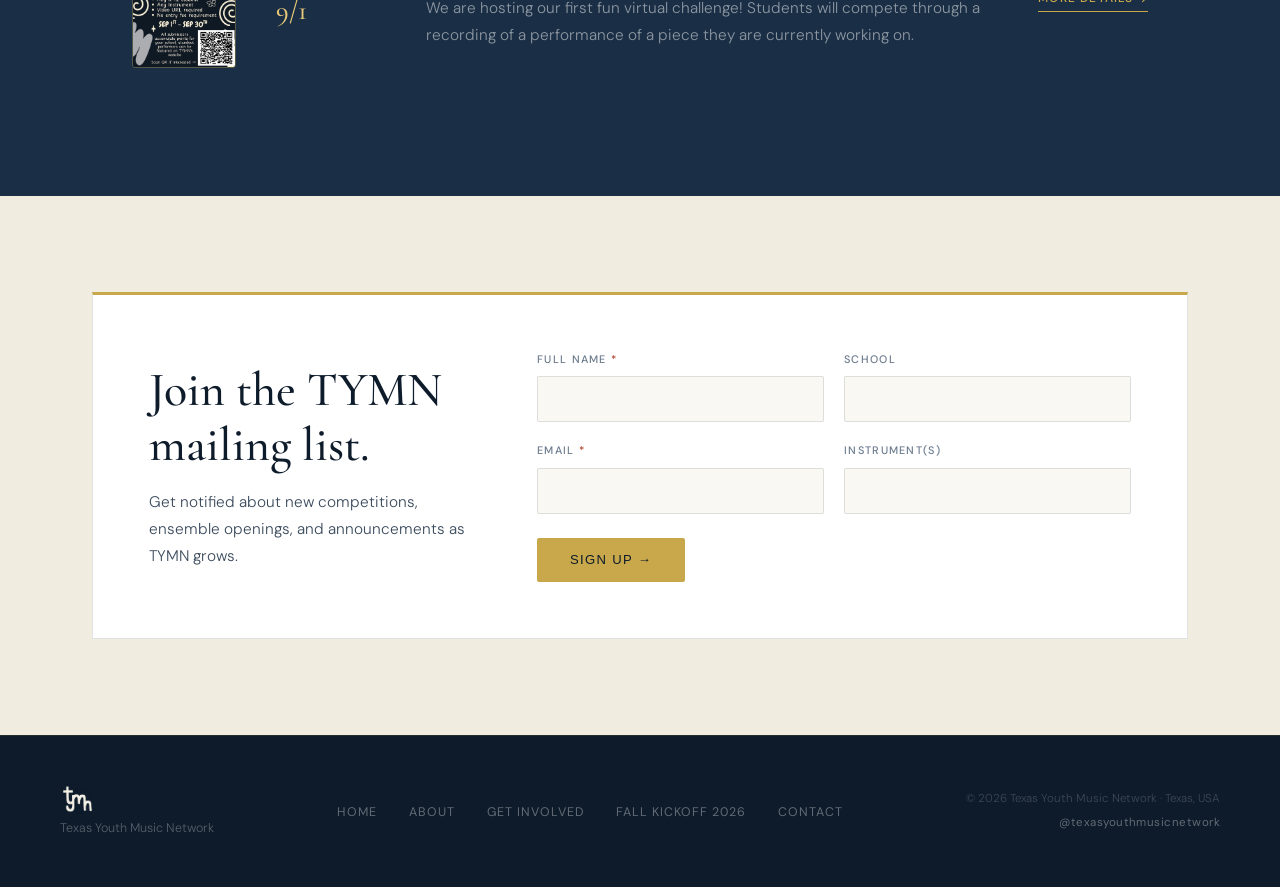
==== commit 3cbdef6c: "update kickoff details" ====
--- a/index.html
+++ b/index.html
@@ -4,7 +4,10 @@
 		<meta charset="UTF-8" />
 		<meta name="viewport" content="width=device-width, initial-scale=1.0" />
 		<title>TYMN — Texas Youth Music Network</title>
-		<meta name="description" content="Texas Youth Music Network (TYMN) connects young musicians across Texas with competitions, ensembles, and community beyond what school programs offer. The 2026 Fall Kickoff Challenge is open now." />
+		<meta
+			name="description"
+			content="Texas Youth Music Network (TYMN) connects young musicians across Texas with competitions, ensembles, and community beyond what school programs offer. The 2026 Fall Kickoff Challenge is open now."
+		/>
 		<link rel="icon" type="image/png" href="/assets/favicon.png" />
 		<link rel="apple-touch-icon" href="/assets/apple-touch-icon.png" />
 		<meta property="og:type" content="website" />
@@ -24,7 +27,7 @@
 			href="https://fonts.googleapis.com/css2?family=Cormorant+Garamond:ital,wght@0,300;0,400;0,500;0,600;1,300;1,400&family=DM+Sans:ital,opsz,wght@0,9..40,300;0,9..40,400;0,9..40,500;1,9..40,300&family=Oswald:wght@500;600;700&display=swap"
 			rel="stylesheet"
 		/>
-		<link rel="stylesheet" href="/style.css?v=20" />
+		<link rel="stylesheet" href="/style.css?v=22" />
 	</head>
 
 	<body>
@@ -50,7 +53,6 @@
 		<!-- ─────────── STATUS BANNER ─────────── -->
 		<div id="status">
 			<div class="status-banner">
-				<span class="status-pill">Founding Phase</span>
 				<p class="status-text">
 					TYMN is currently in its <strong>pilot stage</strong> —
 					building school partnerships, recruiting founding members,
@@ -75,15 +77,17 @@
 							Texas Youth Music Network was founded to solve a
 							recurring problem in music education:
 							<span>
-								a lot of talented and ambitious student musicians don't recieve the opportunities they deserve
-								— especially in areas where school music programs are limited or nonexistent.
+								a lot of talented and ambitious student
+								musicians don't recieve the opportunities they
+								deserve — especially in areas where school music
+								programs are limited or nonexistent.
 							</span>
 							<br /><br /><strong>
-								TYMN's goal is to give young musicians across Texas genuine experiences
-								 to compete, perform together, and
-								connect with a community of other musicians.
-								</strong
-							>
+								TYMN's goal is to give young musicians across
+								Texas genuine experiences to compete, perform
+								together, and connect with a community of other
+								musicians.
+							</strong>
 						</p>
 						<div>
 							<button
@@ -147,6 +151,14 @@
 					<!-- Card 1 -->
 					<a href="/kickoff/" class="program-anchor">
 						<div class="program-card">
+							<img
+								src="/assets/TYMNposter.jpg"
+								alt="2026 Fall Kickoff Challenge poster: open to any K-12 student on any instrument, video URL required, no entry fee, September 1-30, 2026."
+								class="program-poster"
+								width="1166"
+								height="1521"
+								loading="lazy"
+							/>
 							<div class="program-date">
 								<span class="program-date-label">Starts</span>
 								<span class="program-date-value">9/1</span>
@@ -159,7 +171,8 @@
 									<span class="program-tag">Competition</span>
 								</div>
 								<p class="program-desc">
-									We are hosting our first fun virtual challenge! Students will compete through a
+									We are hosting our first fun virtual
+									challenge! Students will compete through a
 									recording of a performance of a piece they
 									are currently working on.
 								</p>
--- a/style.css
+++ b/style.css
@@ -283,6 +283,48 @@
 	color: var(--gold);
 }
 
+/* Poster variant of the page header: used on the Kickoff and Leaderboard
+   pages, where the event poster supplies the banner instead of the stock
+   orchestra photo. The poster is a tall, text-heavy portrait flyer, so a
+   wide banner can only ever show a horizontal band of it — and any band
+   with the poster's own lettering in it collides with the page title
+   sitting on top. Blurring it keeps the poster's navy-and-gold palette
+   and doodle shapes as banner texture while the title stays legible.
+   ::before carries the blurred art, ::after the darkening gradient. */
+.page-header.has-poster {
+	background-image: none;
+	background-color: var(--navy);
+	min-height: 320px;
+	display: flex;
+	align-items: center;
+	overflow: hidden;
+}
+
+.page-header.has-poster::before {
+	background-image: url("assets/TYMNposter.jpg");
+	background-size: cover;
+	background-position: center 22%;
+	filter: blur(22px) brightness(0.6) saturate(1.25);
+	/* scaled up so the blur doesn't feather in from the banner edges */
+	transform: scale(1.18);
+}
+
+.page-header.has-poster::after {
+	content: "";
+	position: absolute;
+	inset: 0;
+	z-index: 1;
+	background: linear-gradient(
+		180deg,
+		rgba(13, 27, 42, 0.3) 0%,
+		rgba(13, 27, 42, 0.72) 100%
+	);
+}
+
+.page-header.has-poster .section-inner {
+	width: 100%;
+}
+
 /* ─── HERO ─── */
 #hero {
 	background: var(--navy);
@@ -885,6 +927,15 @@
 	line-height: 1.15;
 }
 
+.program-poster {
+	flex: 0 0 auto;
+	width: 104px;
+	height: auto;
+	display: block;
+	border: 1px solid var(--border-gold);
+	border-radius: 3px;
+}
+
 .program-card-body {
 	flex: 1 1 320px;
 	min-width: 0;
@@ -1216,7 +1267,7 @@
 	margin-bottom: 3.5rem;
 	font-size: var(--body-copy-size);
 	color: var(--text-mid);
-	max-width: 540px;
+	max-width: 600px;
 	font-weight: 300;
 	line-height: var(--body-copy-line);
 }
@@ -1747,6 +1798,9 @@
 	.hero-slide-content {
 		padding-bottom: 2.4rem;
 	}
+	.program-poster {
+		width: 84px;
+	}
 	.program-card {
 		padding: 1.5rem;
 	}
@@ -1783,6 +1837,9 @@
 @media (max-width: 600px) {
 	.page-header {
 		padding-top: 88px;
+	}
+	.page-header.has-poster {
+		min-height: 220px;
 	}
 	.nav-logo img {
 		height: 28px;
@@ -2041,7 +2098,8 @@
 	font-weight: 500;
 	letter-spacing: 0.16em;
 	text-transform: uppercase;
-	color: var(--gold);
+	font-style: italic;
+	color: var(--navy);
 	margin-bottom: 0.6rem;
 }
 
@@ -2050,7 +2108,7 @@
 	display: inline-block;
 	width: 22px;
 	height: 1px;
-	background: var(--gold);
+	background: var(--navy);
 	flex-shrink: 0;
 }
 
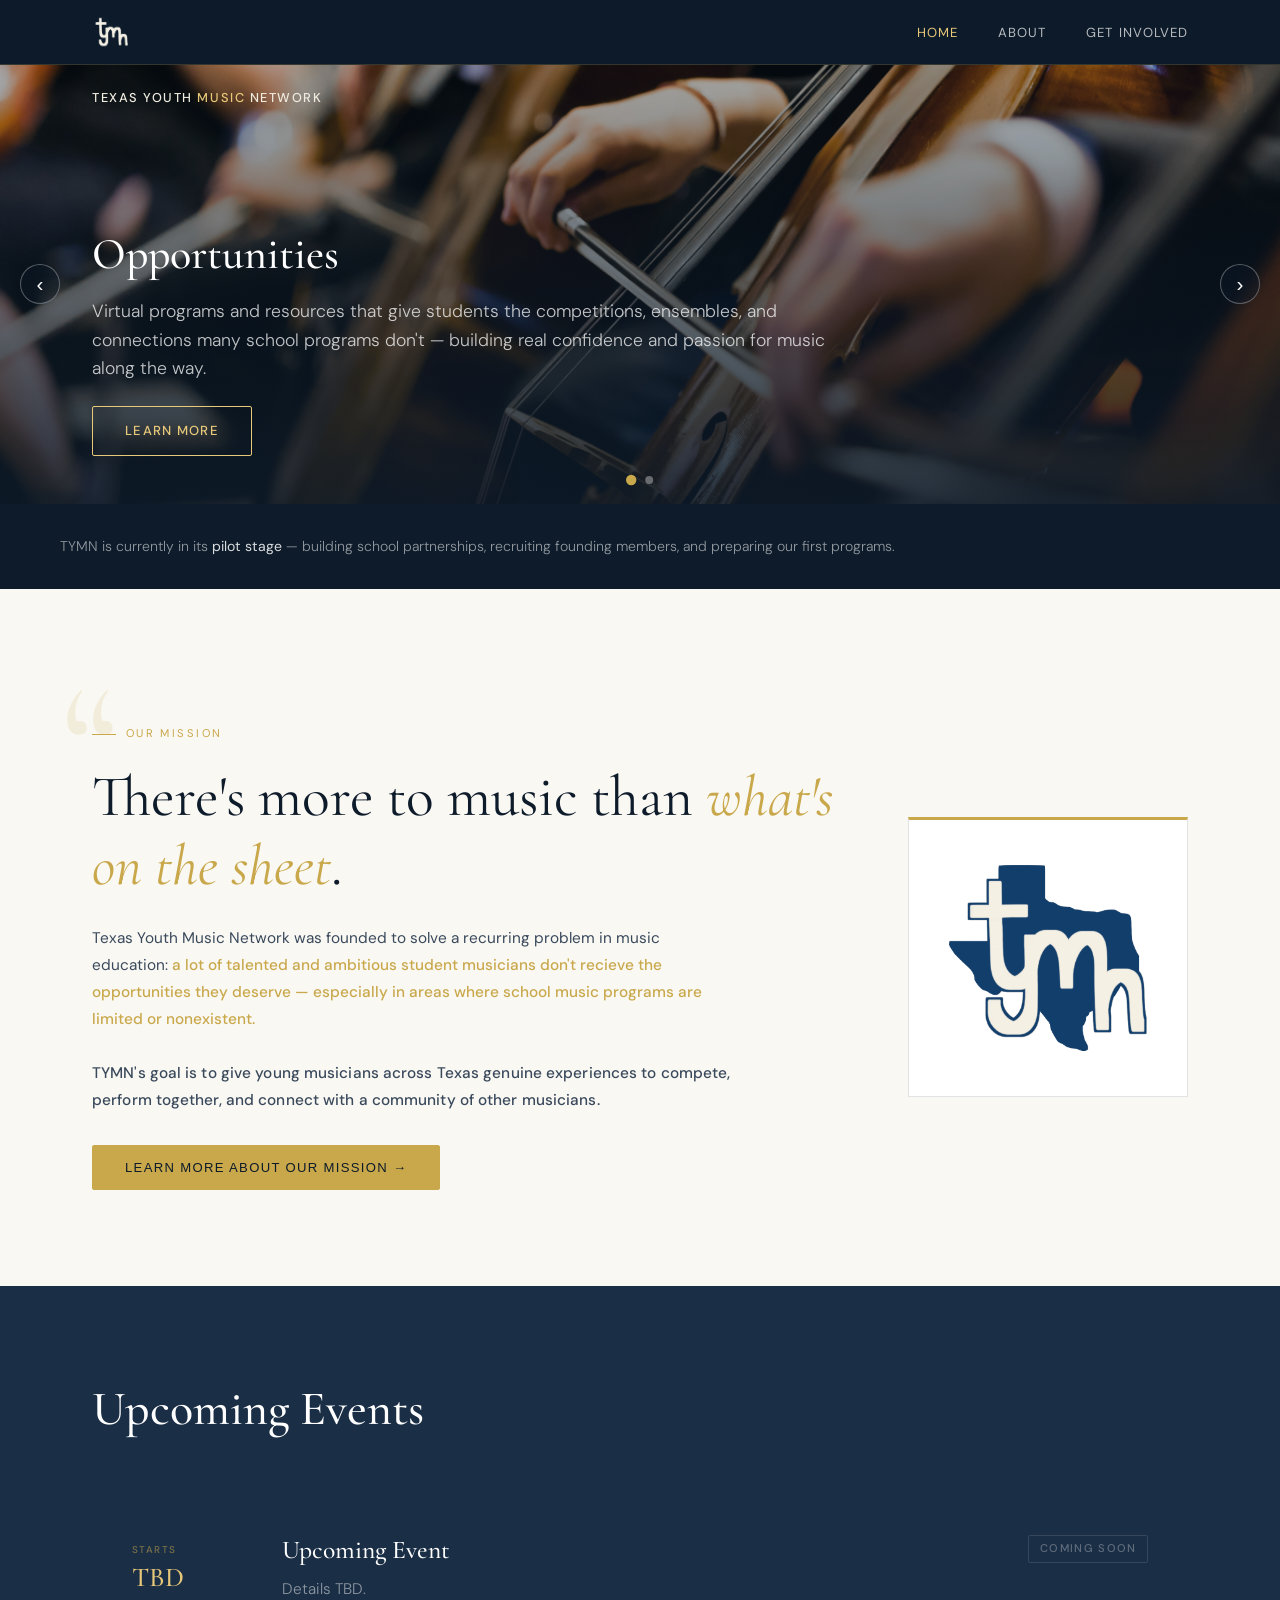
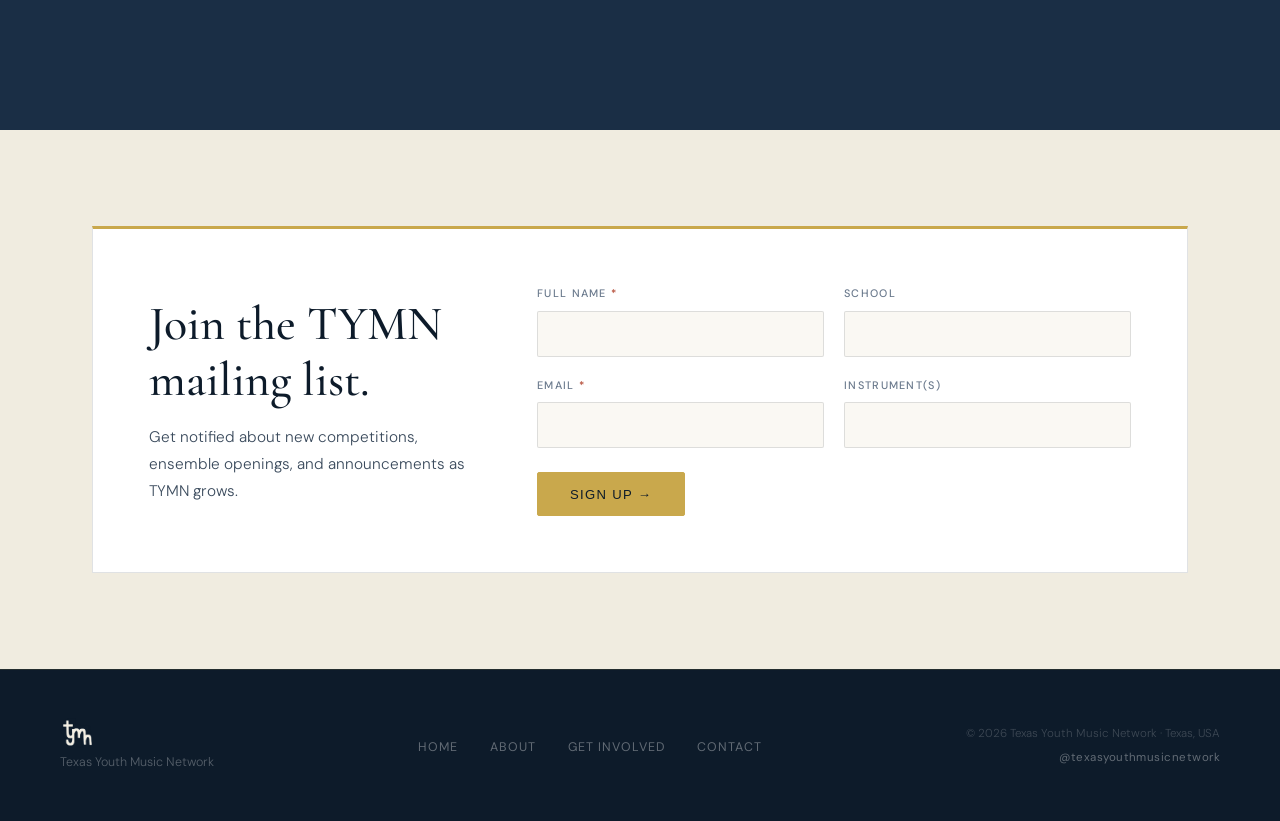
==== commit 05f4b801: "removed fall kickoff" ====
--- a/index.html
+++ b/index.html
@@ -148,40 +148,7 @@
 				</div>
 
 				<div class="programs-grid">
-					<!-- Card 1 -->
-					<a href="/kickoff/" class="program-anchor">
-						<div class="program-card">
-							<img
-								src="/assets/TYMNposter.jpg"
-								alt="2026 Fall Kickoff Challenge poster: open to any K-12 student on any instrument, video URL required, no entry fee, September 1-30, 2026."
-								class="program-poster"
-								width="1166"
-								height="1521"
-								loading="lazy"
-							/>
-							<div class="program-date">
-								<span class="program-date-label">Starts</span>
-								<span class="program-date-value">9/1</span>
-							</div>
-							<div class="program-card-body">
-								<div class="program-card-heading">
-									<h3 class="program-title">
-										2026 Fall Kickoff Challenge
-									</h3>
-									<span class="program-tag">Competition</span>
-								</div>
-								<p class="program-desc">
-									We are hosting our first fun virtual
-									challenge! Students will compete through a
-									recording of a performance of a piece they
-									are currently working on.
-								</p>
-							</div>
-							<div class="program-more">More Details →</div>
-						</div>
-					</a>
-					<!-- Card 1 -->
-					<!-- <div class="program-card">
+					<div class="program-card">
 						<div class="program-date">
 							<span class="program-date-label">Starts</span>
 							<span class="program-date-value">TBD</span>
@@ -194,9 +161,8 @@
 								>
 							</div>
 							<p class="program-desc">Details TBD.</p>
-						</div> -->
-					<!-- <a href="#" class="program-more">More Details →</a>
-					</div> -->
+						</div>
+					</div>
 				</div>
 			</div>
 		</section>
